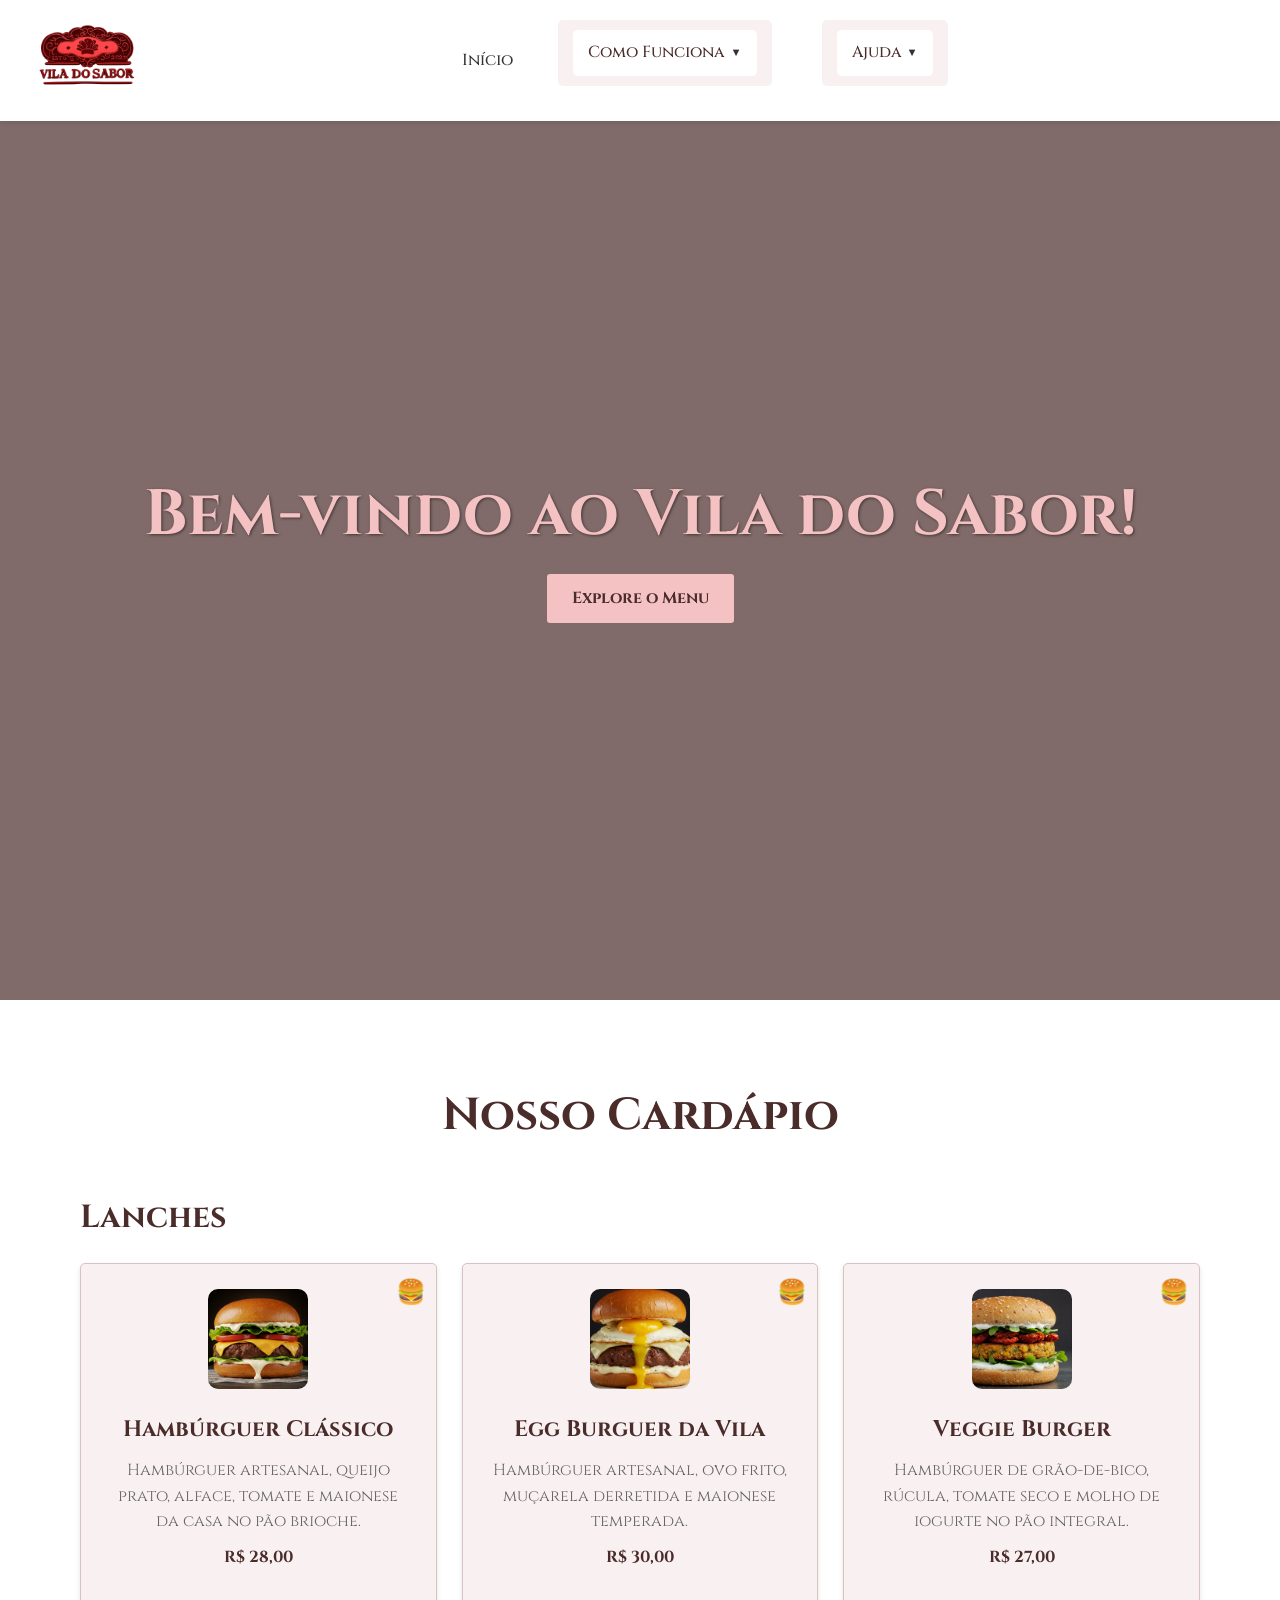
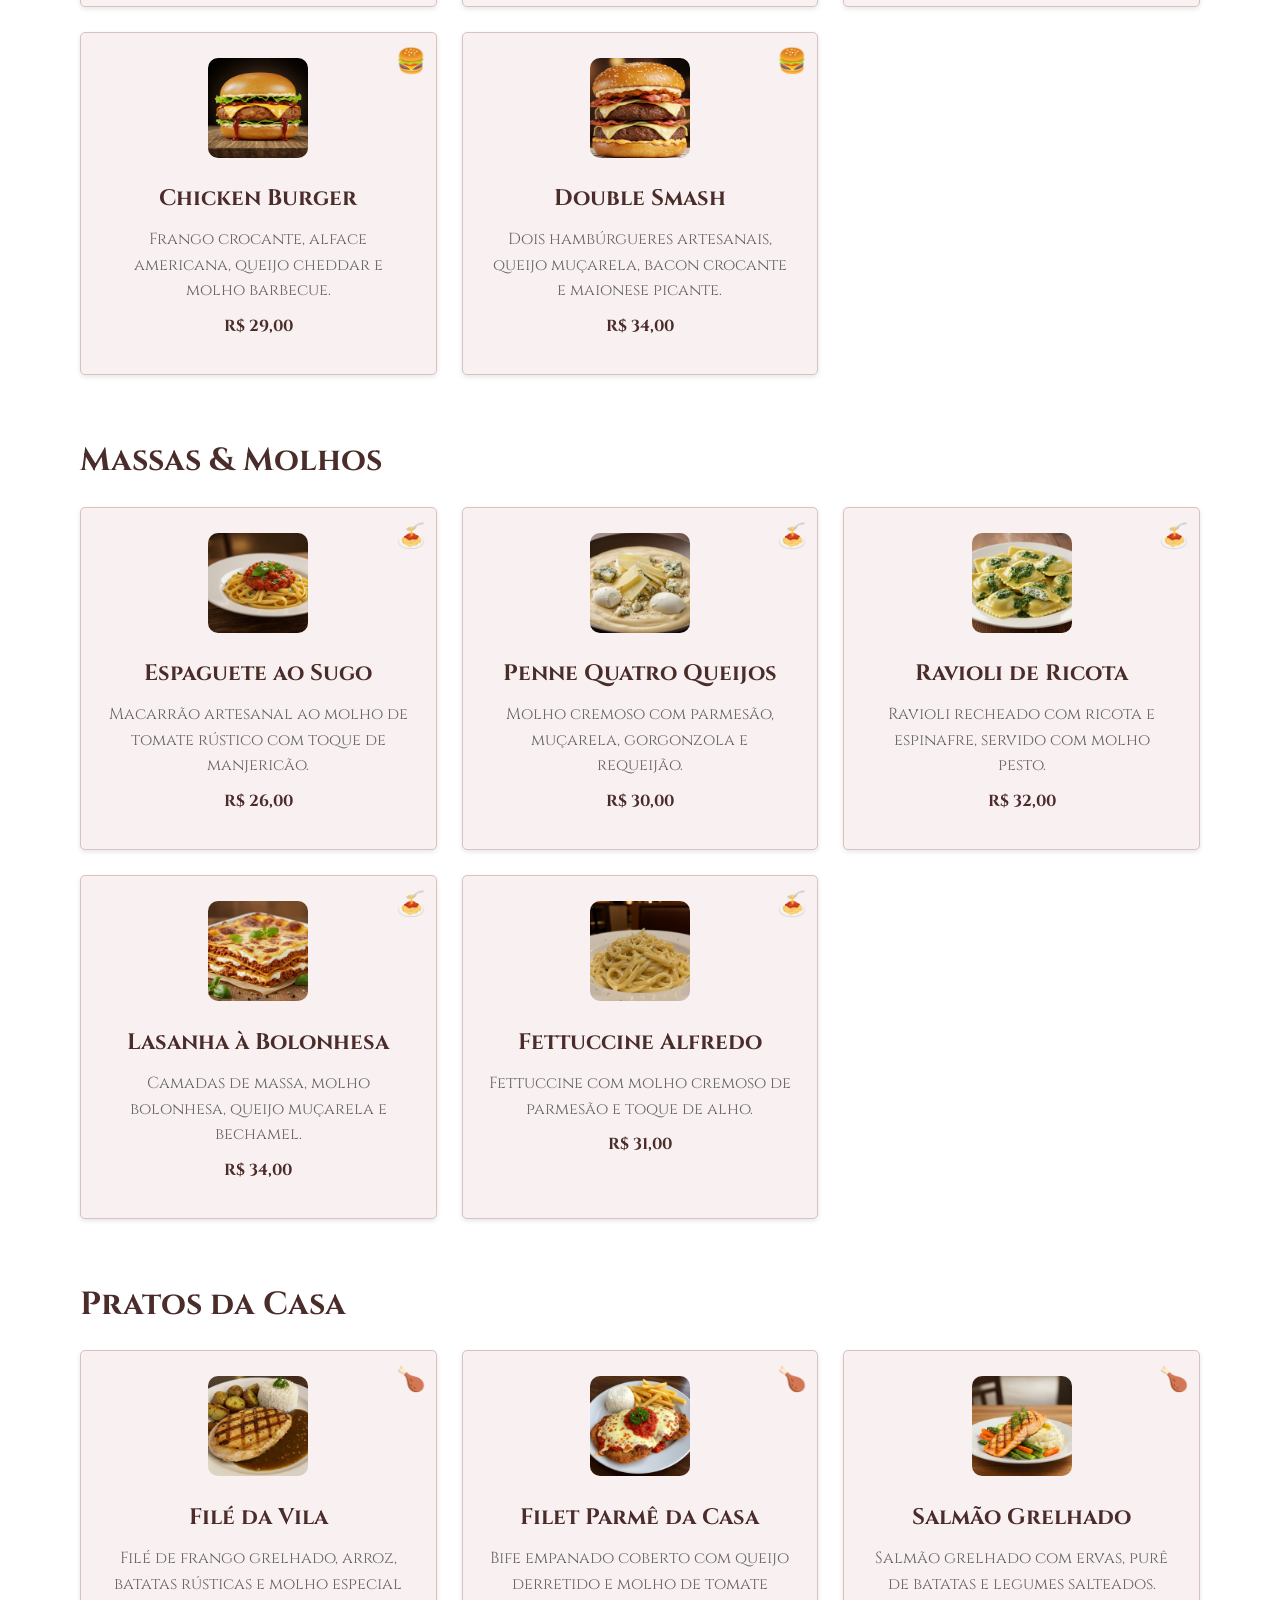
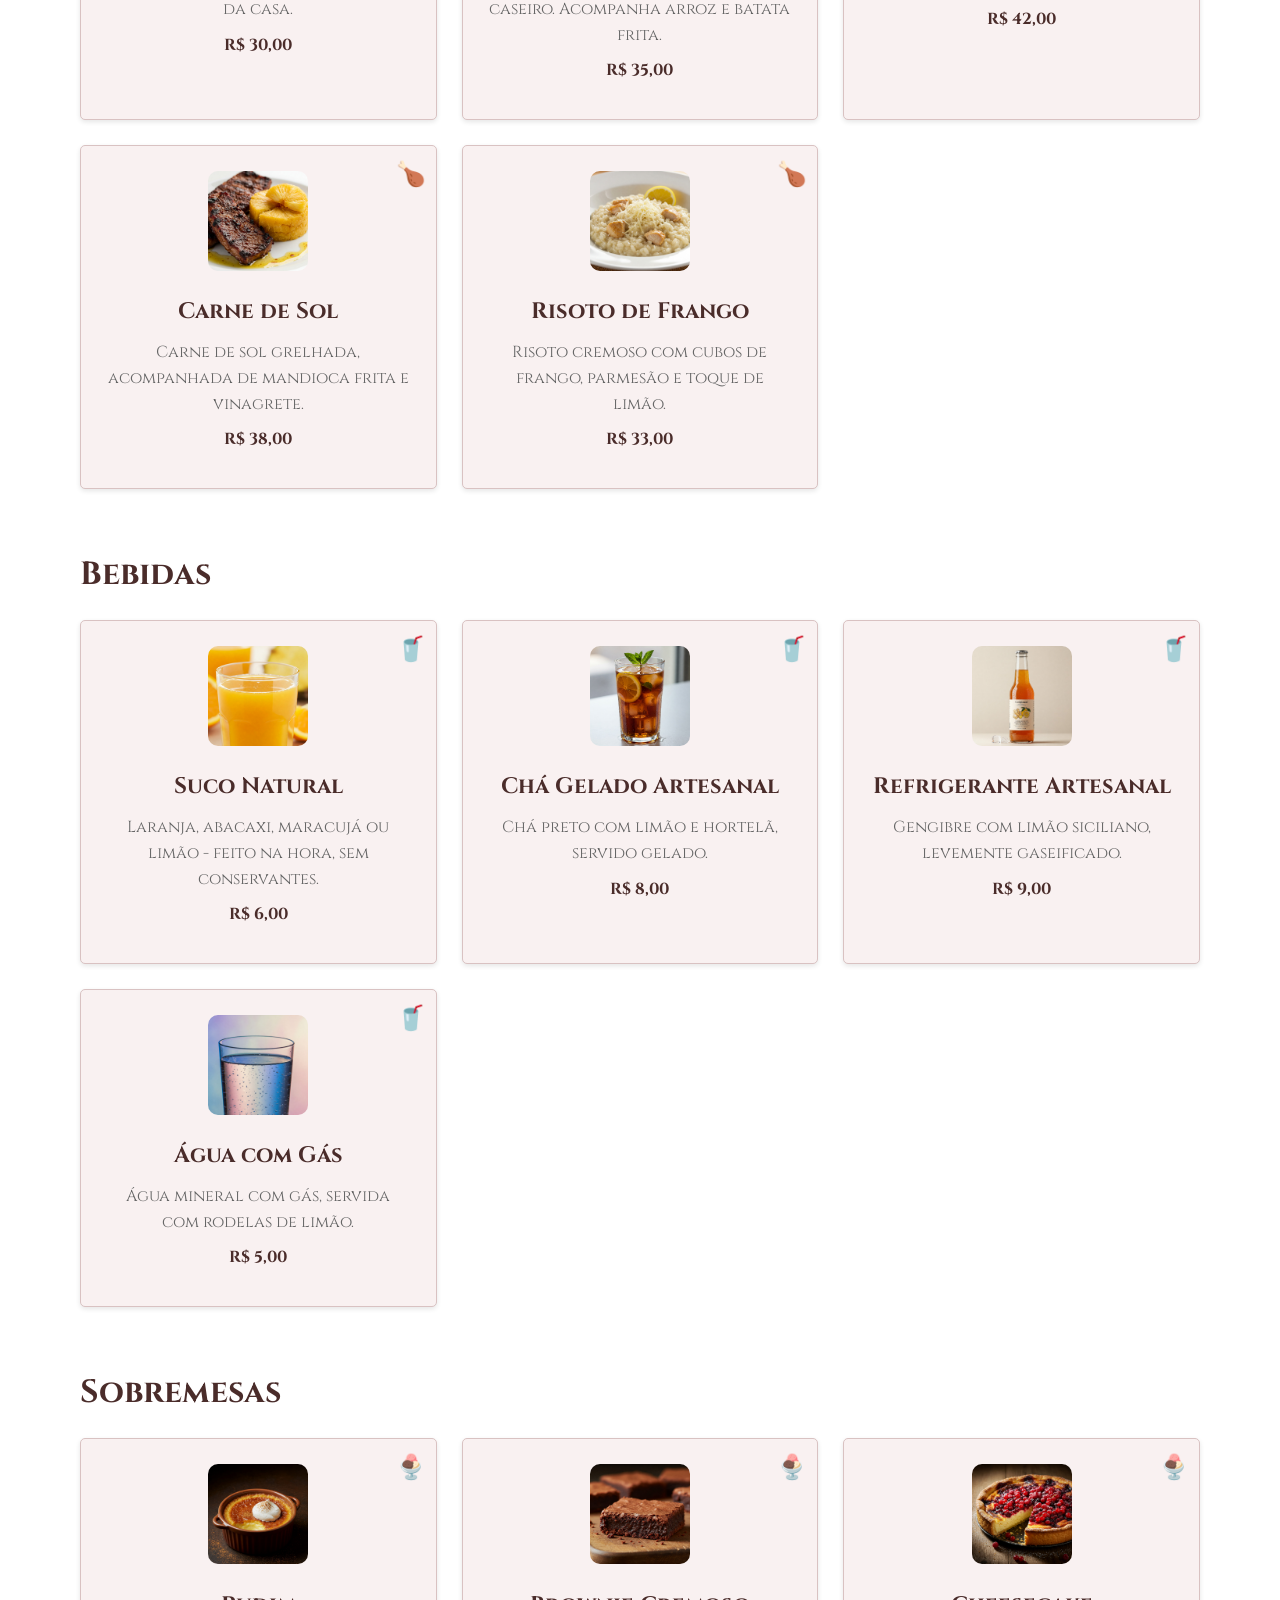
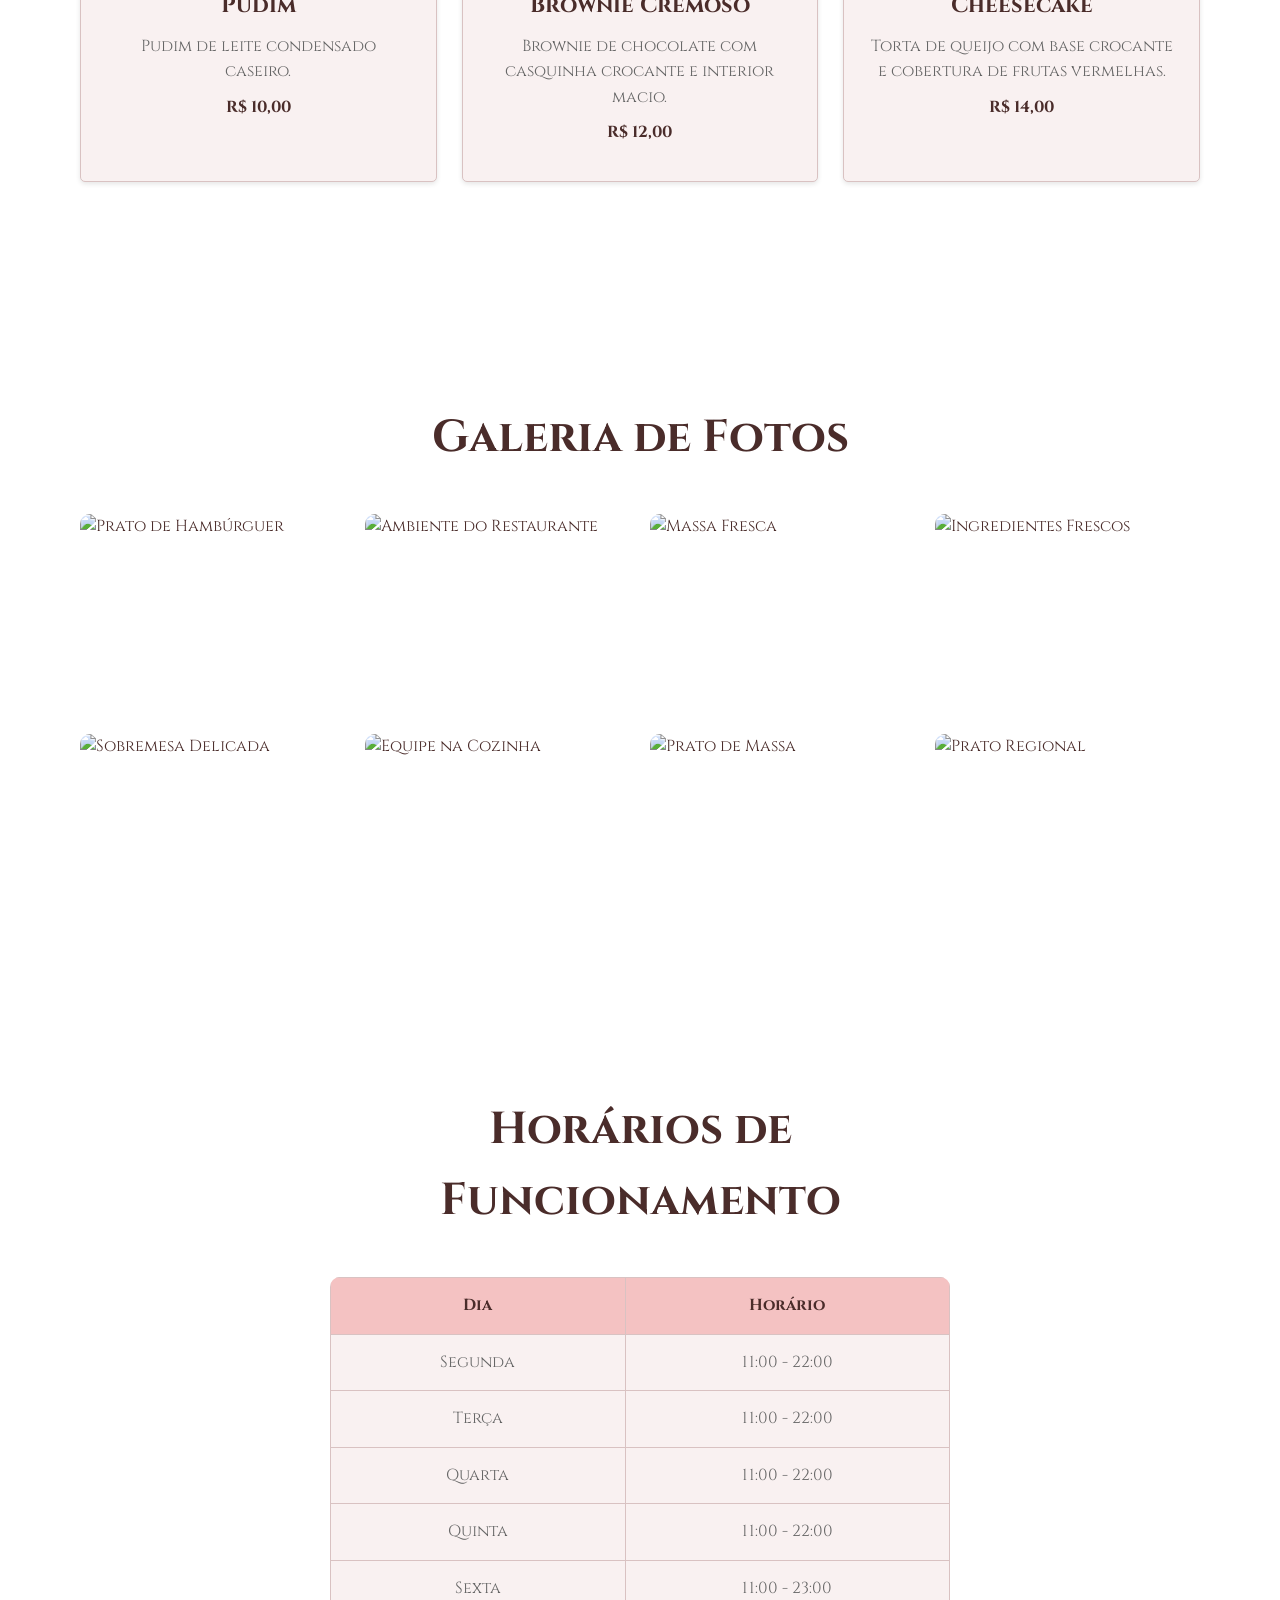
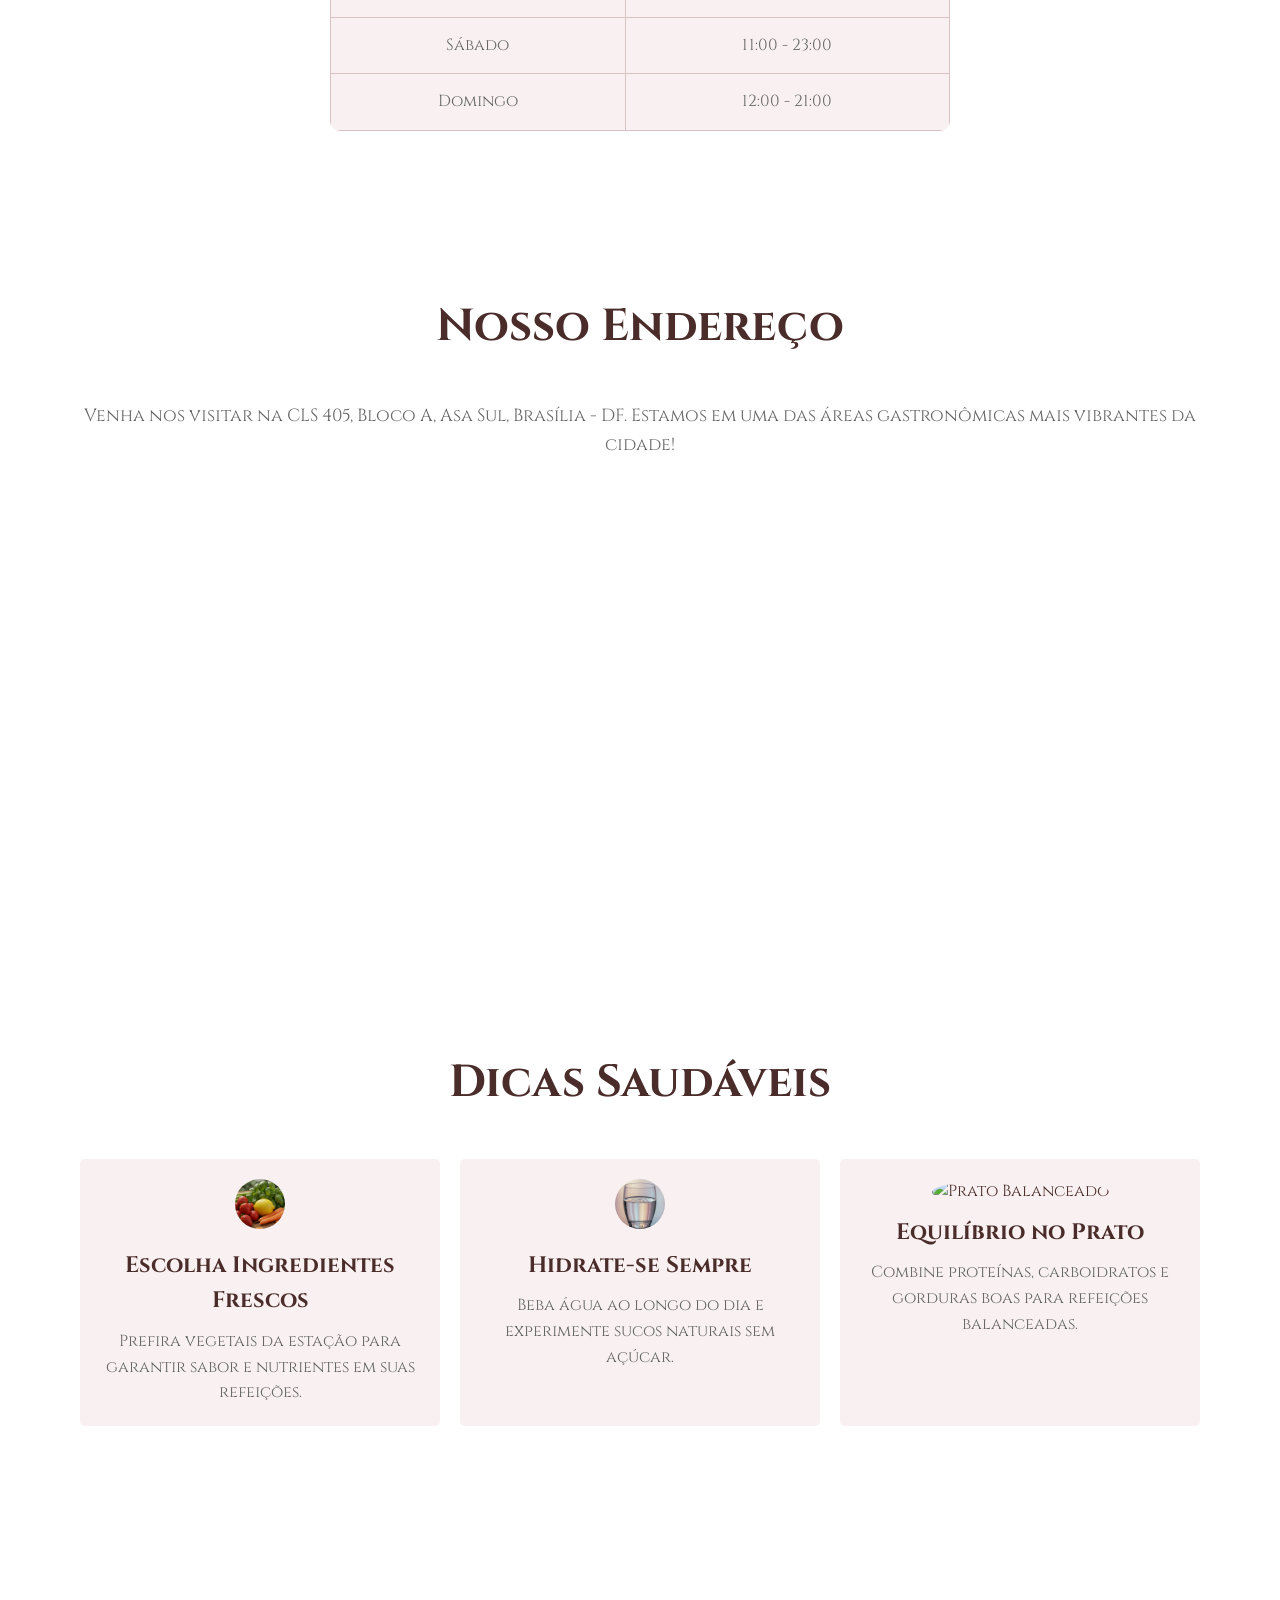
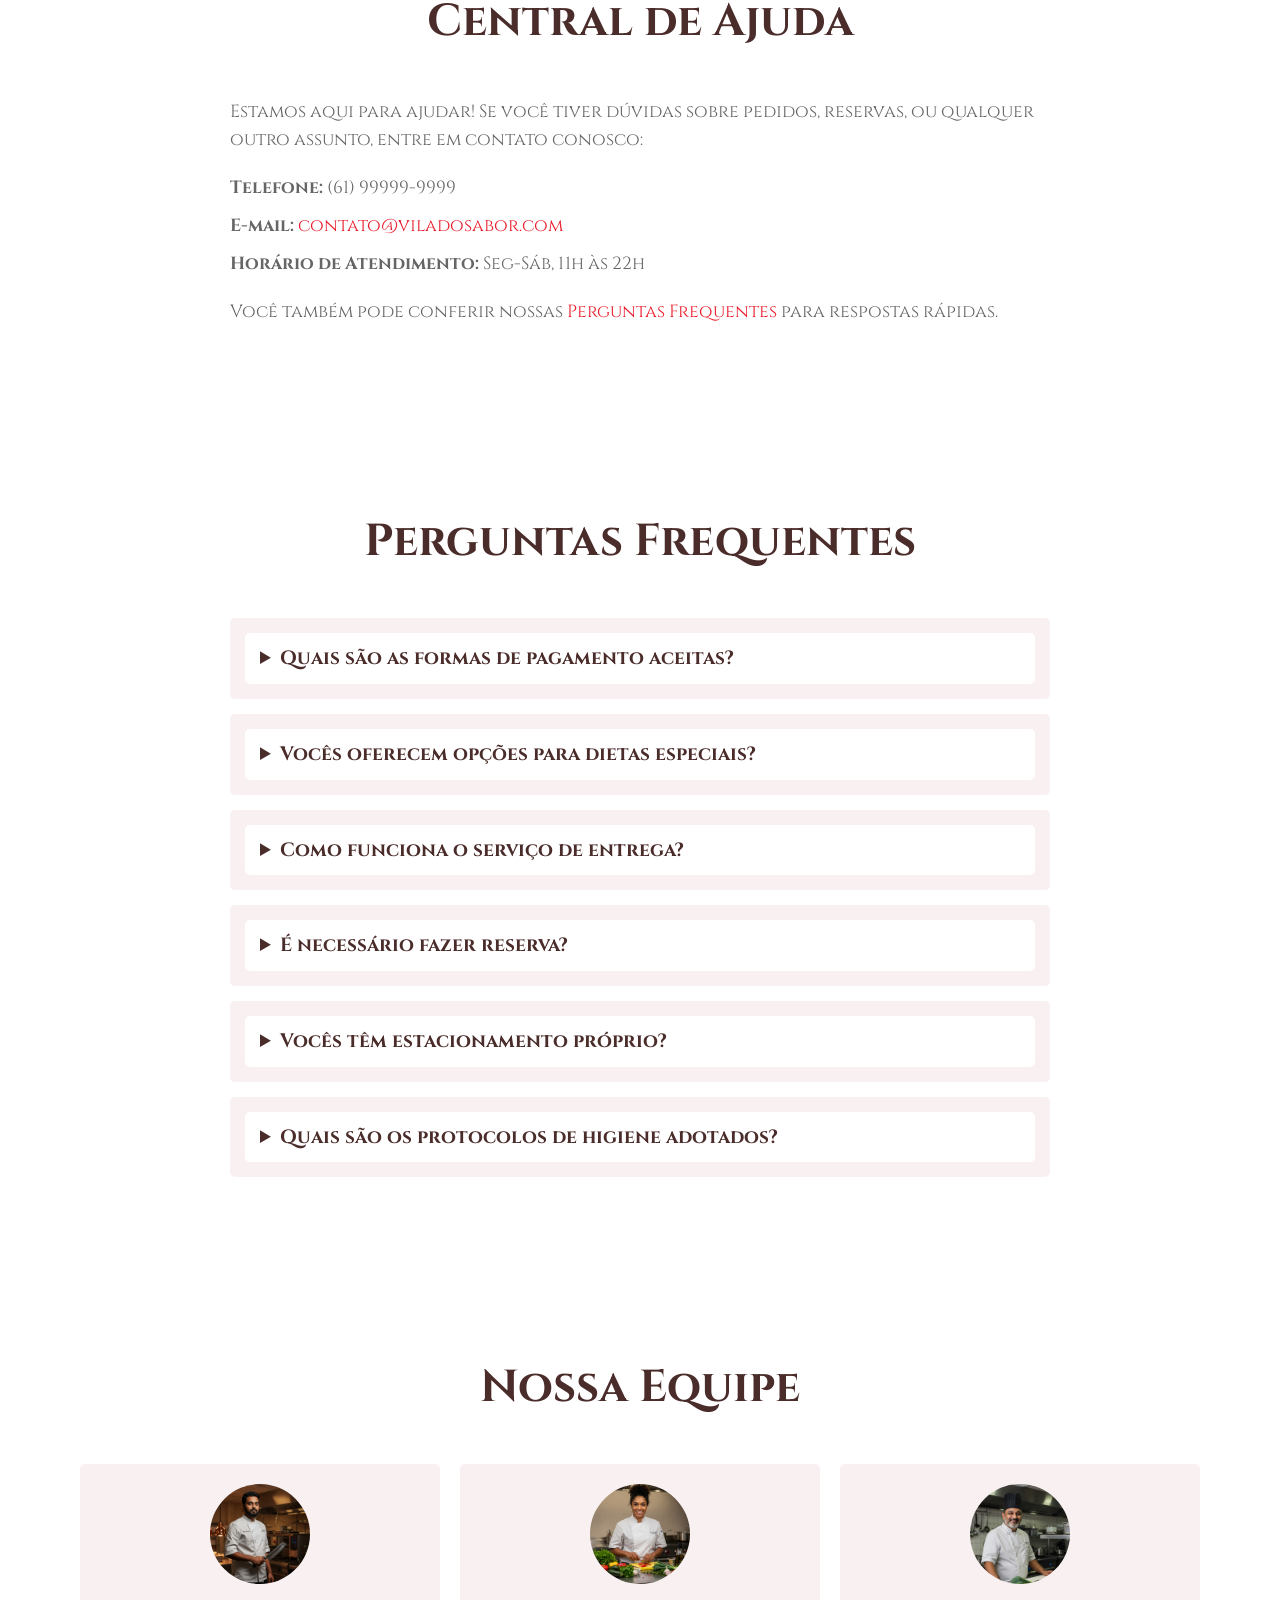
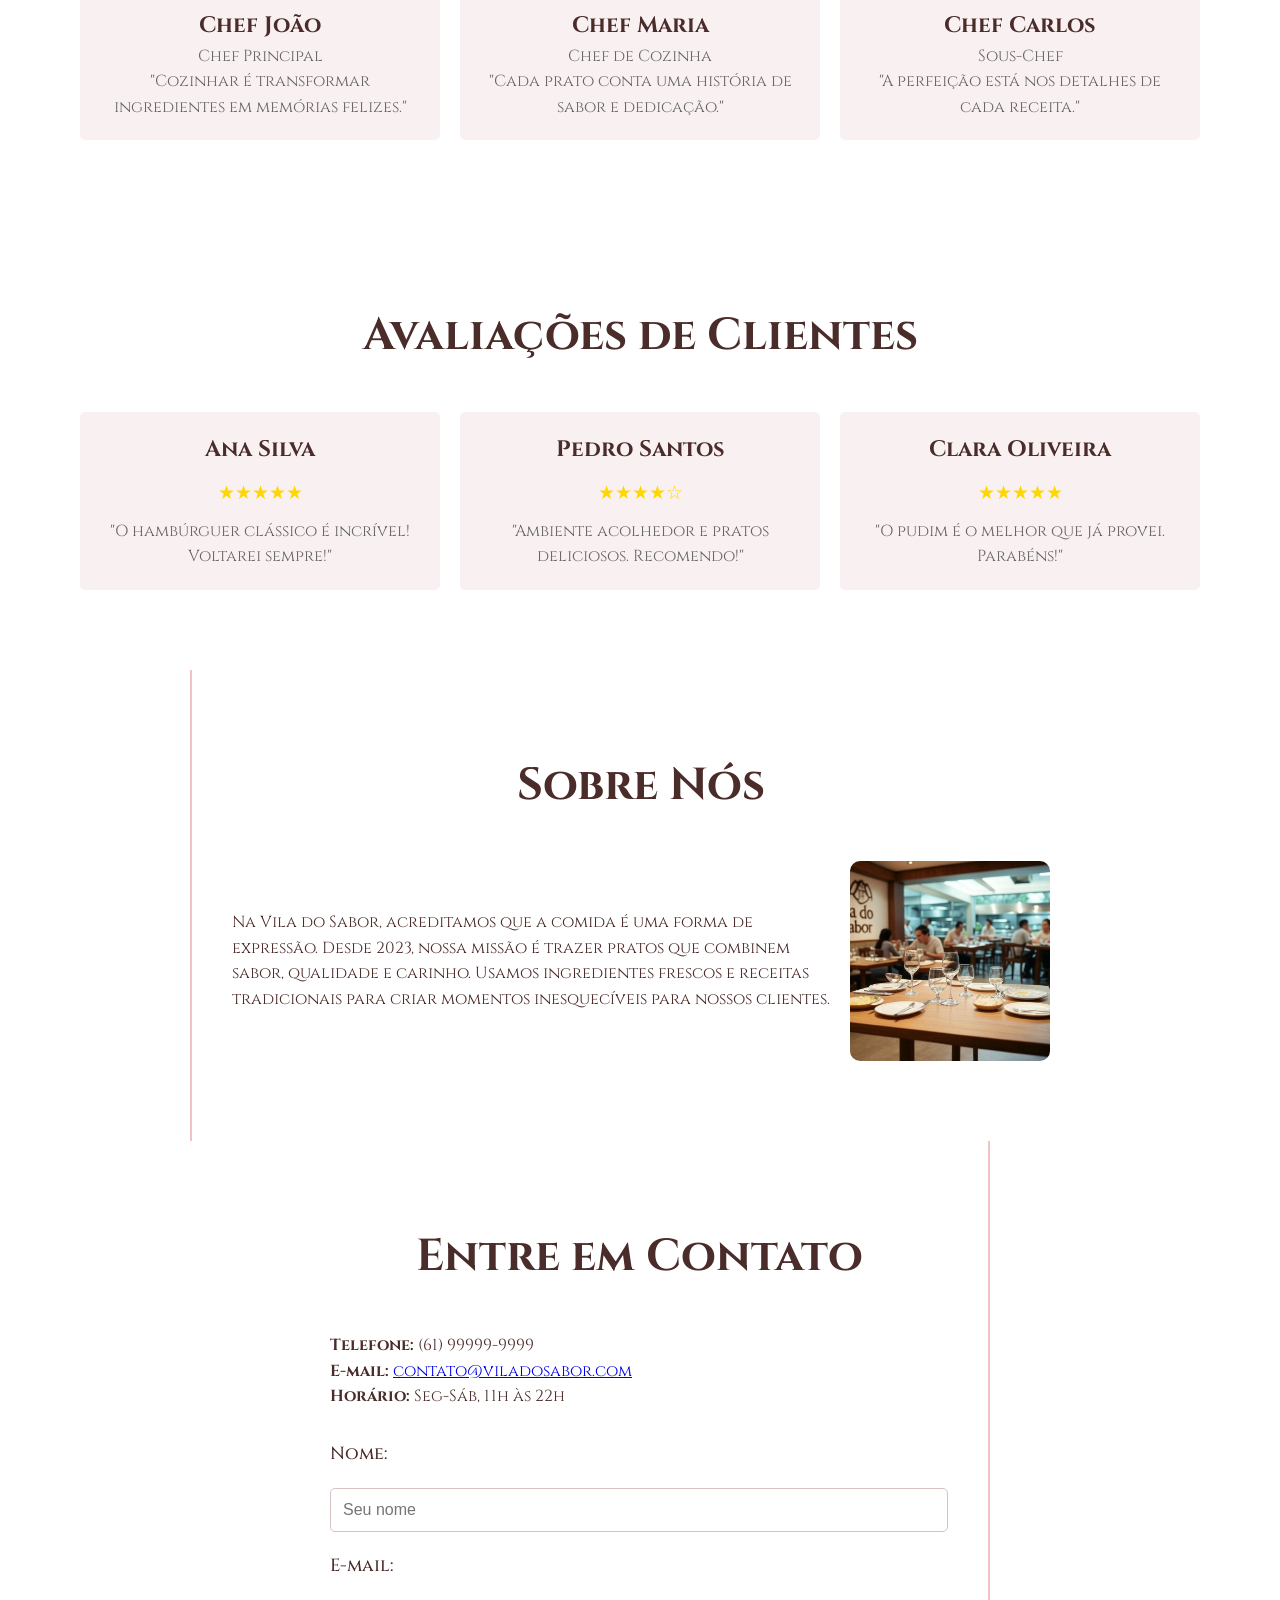
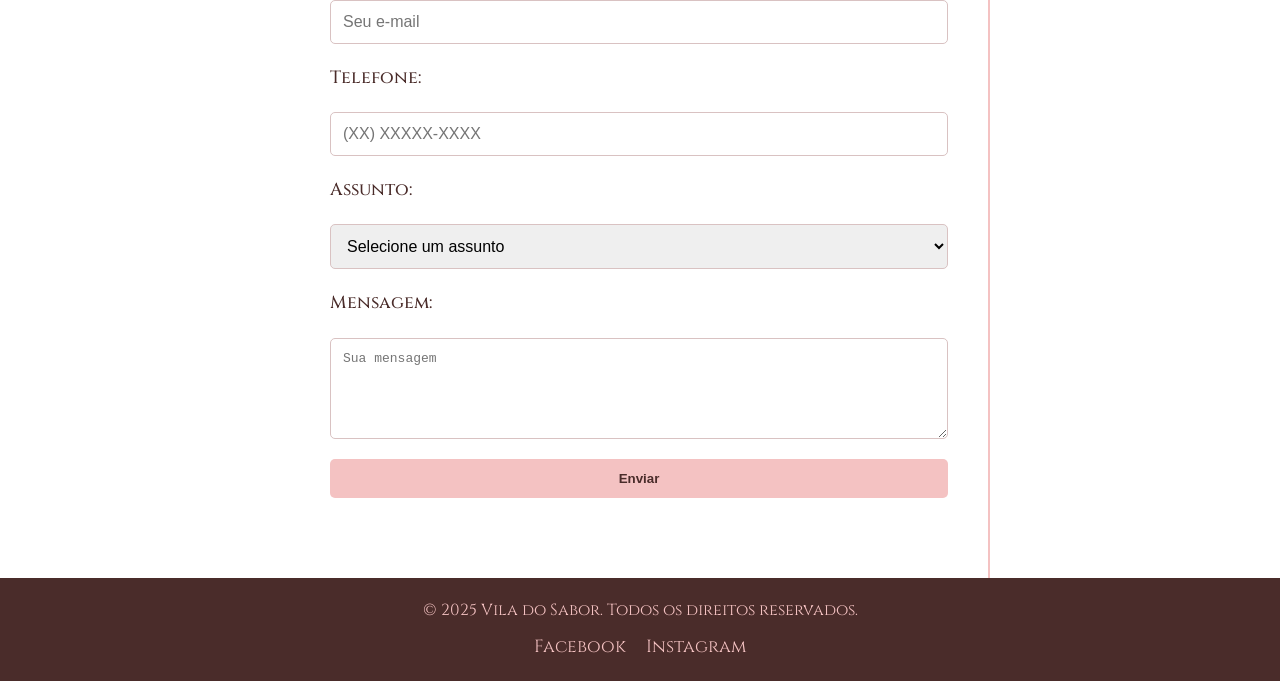
==== index.html @ 56159bc0 "Primeiro commit" ====
<!DOCTYPE html>
<html lang="pt-br">
<head>
    <meta charset="UTF-8">
    <meta name="viewport" content="width=device-width, initial-scale=1.0">
    <title>Vila do Sabor - Restaurante</title>
    <link href="https://fonts.googleapis.com/css2?family=Cinzel:wght@700&display=swap" rel="stylesheet">
    <link rel="stylesheet" href="style.css">
</head>
<body>
    <header id="header">
        <img src="./img/Logo.png" alt="Logo Vila do Sabor" class="logo">
        <nav id="nav">
            <a href="#inicio">Início</a>
            
            <details class="dropdown">
                <summary class="dropdown-toggle">Como Funciona</summary>
                <div class="dropdown-menu">
                    <a href="#sobre">Sobre</a>
                    <a href="#cardapio">Cardápio</a>
                    <a href="#galeria">Galeria</a>
                    <a href="#horarios">Horários</a>
                    <a href="#localizacao">Localização</a>
                    <a href="#dicas">Dicas Saudáveis</a>
                    <a href="#equipe">Equipe</a>
                    <a href="#avaliacoes">Avaliações</a>
                    <a href="#contato">Contato</a>
                </div>
            </details>
            
            <details class="dropdown">
                <summary class="dropdown-toggle">Ajuda</summary>
                <div class="dropdown-menu">
                    <a href="#central-ajuda">Central de Ajuda</a>
                    <a href="#faq">Perguntas Frequentes</a>
                </div>
            </details>
        </nav>
    </header>

    <main>
        <section id="inicio">
            <video autoplay loop muted playsinline class="background-video">
                <source src="./video/animação.mp4" type="video/mp4">
                Seu navegador não suporta vídeos.
            </video>
            <div class="overlay"></div>
            <h2>Bem-vindo ao Vila do Sabor!</h2>
            <a href="#cardapio" class="btn-cta">Explore o Menu</a>
        </section>

        <section id="cardapio">
            <h2>Nosso Cardápio</h2>
            <div class="categoria">
                <h3>Lanches</h3>
                <div class="itens-grid">
                    <div class="item-card">
                        <span class="categoria-icone">🍔</span>
                        <img src="./img/Hamburguer Classico.jfif" alt="Hambúrguer Clássico">
                        <h4>Hambúrguer Clássico</h4>
                        <p>Hambúrguer artesanal, queijo prato, alface, tomate e maionese da casa no pão brioche.</p>
                        <p class="preco">R$ 28,00</p>
                    </div>
                    <div class="item-card">
                        <span class="categoria-icone">🍔</span>
                        <img src="./img/Egg Burguer.jfif" alt="Egg Burguer da Vila">
                        <h4>Egg Burguer da Vila</h4>
                        <p>Hambúrguer artesanal, ovo frito, muçarela derretida e maionese temperada.</p>
                        <p class="preco">R$ 30,00</p>
                    </div>
                    <div class="item-card">
                        <span class="categoria-icone">🍔</span>
                        <img src="./img/Veggie Burguer.jfif" alt="Veggie Burger">
                        <h4>Veggie Burger</h4>
                        <p>Hambúrguer de grão-de-bico, rúcula, tomate seco e molho de iogurte no pão integral.</p>
                        <p class="preco">R$ 27,00</p>
                    </div>
                    <div class="item-card">
                        <span class="categoria-icone">🍔</span>
                        <img src="./img/Chicken Burguer.jfif" alt="Chicken Burger">
                        <h4>Chicken Burger</h4>
                        <p>Frango crocante, alface americana, queijo cheddar e molho barbecue.</p>
                        <p class="preco">R$ 29,00</p>
                    </div>
                    <div class="item-card">
                        <span class="categoria-icone">🍔</span>
                        <img src="./img/Double Smash.jfif" alt="Double Smash">
                        <h4>Double Smash</h4>
                        <p>Dois hambúrgueres artesanais, queijo muçarela, bacon crocante e maionese picante.</p>
                        <p class="preco">R$ 34,00</p>
                    </div>
                </div>
            </div>
            <div class="categoria">
                <h3>Massas & Molhos</h3>
                <div class="itens-grid">
                    <div class="item-card">
                        <span class="categoria-icone">🍝</span>
                        <img src="./img/Espaguete.jfif" alt="Espaguete ao Sugo">
                        <h4>Espaguete ao Sugo</h4>
                        <p>Macarrão artesanal ao molho de tomate rústico com toque de manjericão.</p>
                        <p class="preco">R$ 26,00</p>
                    </div>
                    <div class="item-card">
                        <span class="categoria-icone">🍝</span>
                        <img src="./img/Penne Quatro Queijos.jfif" alt="Penne Quatro Queijos">
                        <h4>Penne Quatro Queijos</h4>
                        <p>Molho cremoso com parmesão, muçarela, gorgonzola e requeijão.</p>
                        <p class="preco">R$ 30,00</p>
                    </div>
                    <div class="item-card">
                        <span class="categoria-icone">🍝</span>
                        <img src="./img/Ravióli de ricota.jfif" alt="Ravioli de Ricota">
                        <h4>Ravioli de Ricota</h4>
                        <p>Ravioli recheado com ricota e espinafre, servido com molho pesto.</p>
                        <p class="preco">R$ 32,00</p>
                    </div>
                    <div class="item-card">
                        <span class="categoria-icone">🍝</span>
                        <img src="./img/Lasanha.jfif" alt="Lasanha à Bolonhesa">
                        <h4>Lasanha à Bolonhesa</h4>
                        <p>Camadas de massa, molho bolonhesa, queijo muçarela e bechamel.</p>
                        <p class="preco">R$ 34,00</p>
                    </div>
                    <div class="item-card">
                        <span class="categoria-icone">🍝</span>
                        <img src="./img/Fettuccine Alfredo.jfif" alt="Fettuccine Alfredo">
                        <h4>Fettuccine Alfredo</h4>
                        <p>Fettuccine com molho cremoso de parmesão e toque de alho.</p>
                        <p class="preco">R$ 31,00</p>
                    </div>
                </div>
            </div>
            <div class="categoria">
                <h3>Pratos da Casa</h3>
                <div class="itens-grid">
                    <div class="item-card">
                        <span class="categoria-icone">🍗</span>
                        <img src="./img/Filé da Vila.jfif" alt="Filé da Vila">
                        <h4>Filé da Vila</h4>
                        <p>Filé de frango grelhado, arroz, batatas rústicas e molho especial da casa.</p>
                        <p class="preco">R$ 30,00</p>
                    </div>
                    <div class="item-card">
                        <span class="categoria-icone">🍗</span>
                        <img src="./img/Filet Parmê.jfif" alt="Filet Parmê da Casa">
                        <h4>Filet Parmê da Casa</h4>
                        <p>Bife empanado coberto com queijo derretido e molho de tomate caseiro. Acompanha arroz e batata frita.</p>
                        <p class="preco">R$ 35,00</p>
                    </div>
                    <div class="item-card">
                        <span class="categoria-icone">🍗</span>
                        <img src="./img/Salmão Grelhado.jfif" alt="Salmão Grelhado">
                        <h4>Salmão Grelhado</h4>
                        <p>Salmão grelhado com ervas, purê de batatas e legumes salteados.</p>
                        <p class="preco">R$ 42,00</p>
                    </div>
                    <div class="item-card">
                        <span class="categoria-icone">🍗</span>
                        <img src="./img/Carne de Sol.jfif" alt="Carne de Sol">
                        <h4>Carne de Sol</h4>
                        <p>Carne de sol grelhada, acompanhada de mandioca frita e vinagrete.</p>
                        <p class="preco">R$ 38,00</p>
                    </div>
                    <div class="item-card">
                        <span class="categoria-icone">🍗</span>
                        <img src="./img/Risoto.jfif" alt="Risoto de Frango">
                        <h4>Risoto de Frango</h4>
                        <p>Risoto cremoso com cubos de frango, parmesão e toque de limão.</p>
                        <p class="preco">R$ 33,00</p>
                    </div>
                </div>
            </div>
            <div class="categoria">
                <h3>Bebidas</h3>
                <div class="itens-grid">
                    <div class="item-card">
                        <span class="categoria-icone">🥤</span>
                        <img src="./img/Suco Natural.jfif" alt="Suco Natural">
                        <h4>Suco Natural</h4>
                        <p>Laranja, abacaxi, maracujá ou limão - feito na hora, sem conservantes.</p>
                        <p class="preco">R$ 6,00</p>
                    </div>
                    <div class="item-card">
                        <span class="categoria-icone">🥤</span>
                        <img src="./img/Chá Gelado.jfif" alt="Chá Gelado Artesanal">
                        <h4>Chá Gelado Artesanal</h4>
                        <p>Chá preto com limão e hortelã, servido gelado.</p>
                        <p class="preco">R$ 8,00</p>
                    </div>
                    <div class="item-card">
                        <span class="categoria-icone">🥤</span>
                        <img src="./img/Refrigerante artesanal.jfif" alt="Refrigerante Artesanal">
                        <h4>Refrigerante Artesanal</h4>
                        <p>Gengibre com limão siciliano, levemente gaseificado.</p>
                        <p class="preco">R$ 9,00</p>
                    </div>
                    <div class="item-card">
                        <span class="categoria-icone">🥤</span>
                        <img src="./img/água com gás.jfif" alt="Água com Gás">
                        <h4>Água com Gás</h4>
                        <p>Água mineral com gás, servida com rodelas de limão.</p>
                        <p class="preco">R$ 5,00</p>
                    </div>
                </div>
            </div>
            <div class="categoria">
                <h3>Sobremesas</h3>
                <div class="itens-grid">
                    <div class="item-card">
                        <span class="categoria-icone">🍨</span>
                        <img src="./img/Pudim.jfif" alt="Pudim">
                        <h4>Pudim</h4>
                        <p>Pudim de leite condensado caseiro.</p>
                        <p class="preco">R$ 10,00</p>
                    </div>
                    <div class="item-card">
                        <span class="categoria-icone">🍨</span>
                        <img src="./img/Brownie.jfif" alt="Brownie Cremoso">
                        <h4>Brownie Cremoso</h4>
                        <p>Brownie de chocolate com casquinha crocante e interior macio.</p>
                        <p class="preco">R$ 12,00</p>
                    </div>
                    <div class="item-card">
                        <span class="categoria-icone">🍨</span>
                        <img src="./img/torta.jfif" alt="Cheesecake">
                        <h4>Cheesecake</h4>
                        <p>Torta de queijo com base crocante e cobertura de frutas vermelhas.</p>
                        <p class="preco">R$ 14,00</p>
                    </div>
                </div>
            </div>
        </section>

        <section id="galeria">
            <h2>Galeria de Fotos</h2>
            <div class="galeria-grid">
                <img src="https://images.pexels.com/photos/70497/pexels-photo-70497.jpeg" alt="Prato de Hambúrguer">
                <img src="https://images.pexels.com/photos/1410235/pexels-photo-1410235.jpeg" alt="Ambiente do Restaurante">
                <img src="https://images.pexels.com/photos/1279330/pexels-photo-1279330.jpeg" alt="Massa Fresca">
                <img src="https://images.pexels.com/photos/1437267/pexels-photo-1437267.jpeg" alt="Ingredientes Frescos">
                <img src="https://images.pexels.com/photos/1633525/pexels-photo-1633525.jpeg" alt="Sobremesa Delicada">
                <img src="https://images.pexels.com/photos/262047/pexels-photo-262047.jpeg" alt="Equipe na Cozinha">
                <img src="https://images.pexels.com/photos/725991/pexels-photo-725991.jpeg" alt="Prato de Massa">
                <img src="https://images.pexels.com/photos/769289/pexels-photo-769289.jpeg" alt="Prato Regional">
            </div>
        </section>

        <section id="horarios">
            <h2>Horários de Funcionamento</h2>
            <table class="horarios-table">
                <thead>
                    <tr>
                        <th>Dia</th>
                        <th>Horário</th>
                    </tr>
                </thead>
                <tbody>
                    <tr>
                        <td>Segunda</td>
                        <td>11:00 - 22:00</td>
                    </tr>
                    <tr>
                        <td>Terça</td>
                        <td>11:00 - 22:00</td>
                    </tr>
                    <tr>
                        <td>Quarta</td>
                        <td>11:00 - 22:00</td>
                    </tr>
                    <tr>
                        <td>Quinta</td>
                        <td>11:00 - 22:00</td>
                    </tr>
                    <tr>
                        <td>Sexta</td>
                        <td>11:00 - 23:00</td>
                    </tr>
                    <tr>
                        <td>Sábado</td>
                        <td>11:00 - 23:00</td>
                    </tr>
                    <tr>
                        <td>Domingo</td>
                        <td>12:00 - 21:00</td>
                    </tr>
                </tbody>
            </table>
        </section>

        <section id="localizacao">
            <h2>Nosso Endereço</h2>
            <p>Venha nos visitar na CLS 405, Bloco A, Asa Sul, Brasília - DF. Estamos em uma das áreas gastronômicas mais vibrantes da cidade!</p>
            <iframe src="https://www.google.com/maps/embed?pb=!1m18!1m12!1m3!1d3839.123456789!2d-47.893123456789!3d-15.795123456789!2m3!1f0!2f0!3f0!3m2!1i1024!2i768!4f13.1!3m3!1m2!1s0x935a3b7c7c6b!2sAsa%20Sul%2C%20Bras%C3%ADlia%20-%20DF!5e0!3m2!1spt-BR!2sbr!4v1698765432100!5m2!1spt-BR!2sbr" width="100%" height="400" style="border:0;" allowfullscreen="" loading="lazy"></iframe>
        </section>

        <section id="dicas">
            <h2>Dicas Saudáveis</h2>
            <div class="dicas-grid">
                <div class="dica">
                    <img src="./img/ingredientes frescos.jfif" alt="Vegetais Frescos" class="icone">
                    <h4>Escolha Ingredientes Frescos</h4>
                    <p>Prefira vegetais da estação para garantir sabor e nutrientes em suas refeições.</p>
                </div>
                <div class="dica">
                    <img src="./img/idratesse.jfif" alt="Água" class="icone">
                    <h4>Hidrate-se Sempre</h4>
                    <p>Beba água ao longo do dia e experimente sucos naturais sem açúcar.</p>
                </div>
                <div class="dica">
                    <img src="https://images.pexels.com/photos/699953/pexels-photo-699953.jpeg" alt="Prato Balanceado" class="icone">
                    <h4>Equilíbrio no Prato</h4>
                    <p>Combine proteínas, carboidratos e gorduras boas para refeições balanceadas.</p>
                </div>
            </div>
        </section>

        <section id="central-ajuda">
            <h2>Central de Ajuda</h2>
            <p>Estamos aqui para ajudar! Se você tiver dúvidas sobre pedidos, reservas, ou qualquer outro assunto, entre em contato conosco:</p>
            <ul>
                <li><strong>Telefone:</strong> (61) 99999-9999</li>
                <li><strong>E-mail:</strong> <a href="mailto:contato@viladosabor.com">contato@viladosabor.com</a></li>
                <li><strong>Horário de Atendimento:</strong> Seg-Sáb, 11h às 22h</li>
            </ul>
            <p>Você também pode conferir nossas <a href="#faq">Perguntas Frequentes</a> para respostas rápidas.</p>
        </section>

        <section id="faq">
            <h2>Perguntas Frequentes</h2>
            <details>
                <summary>Quais são as formas de pagamento aceitas?</summary>
                <p>Aceitamos cartões de crédito e débito (Visa, Mastercard, Elo), PIX, e dinheiro. Não aceitamos cheques.</p>
            </details>
            <details>
                <summary>Vocês oferecem opções para dietas especiais?</summary>
                <p>Sim, temos pratos vegetarianos, veganos, sem glúten e sem lactose. Consulte nosso cardápio ou fale com nossa equipe.</p>
            </details>
            <details>
                <summary>Como funciona o serviço de entrega?</summary>
                <p>Realizamos entregas em um raio de 5 km via aplicativo ou site, com taxa de entrega a partir de R$ 5,00, dependendo da distância.</p>
            </details>
            <details>
                <summary>É necessário fazer reserva?</summary>
                <p>Reservas são recomendadas para grupos acima de 6 pessoas ou em dias de grande movimento. Ligue para (61) 99999-9999.</p>
            </details>
            <details>
                <summary>Vocês têm estacionamento próprio?</summary>
                <p>Sim, oferecemos estacionamento gratuito para clientes no local, sujeito à disponibilidade de vagas.</p>
            </details>
            <details>
                <summary>Quais são os protocolos de higiene adotados?</summary>
                <p>Seguimos rigorosos protocolos de limpeza, com sanitização diária, uso de máscaras pela equipe e álcool em gel disponível.</p>
            </details>
        </section>

        <section id="equipe">
            <h2>Nossa Equipe</h2>
            <div class="equipe-grid">
                <div class="perfil">
                    <img src="./img/chef joão.jfif" alt="Chef João">
                    <h4>Chef João</h4>
                    <p>Chef Principal</p>
                    <p>"Cozinhar é transformar ingredientes em memórias felizes."</p>
                </div>
                <div class="perfil">
                    <img src="./img/chef maria.jfif" alt="Chef Maria">
                    <h4>Chef Maria</h4>
                    <p>Chef de Cozinha</p>
                    <p>"Cada prato conta uma história de sabor e dedicação."</p>
                </div>
                <div class="perfil">
                    <img src="./img/chef carlos.jfif" alt="Chef Carlos">
                    <h4>Chef Carlos</h4>
                    <p>Sous-Chef</p>
                    <p>"A perfeição está nos detalhes de cada receita."</p>
                </div>
            </div>
        </section>

        <section id="avaliacoes">
            <h2>Avaliações de Clientes</h2>
            <div class="avaliacoes-grid">
                <div class="avaliacao">
                    <h4>Ana Silva</h4>
                    <p class="estrelas">★★★★★</p>
                    <p>"O hambúrguer clássico é incrível! Voltarei sempre!"</p>
                </div>
                <div class="avaliacao">
                    <h4>Pedro Santos</h4>
                    <p class="estrelas">★★★★☆</p>
                    <p>"Ambiente acolhedor e pratos deliciosos. Recomendo!"</p>
                </div>
                <div class="avaliacao">
                    <h4>Clara Oliveira</h4>
                    <p class="estrelas">★★★★★</p>
                    <p>"O pudim é o melhor que já provei. Parabéns!"</p>
                </div>
            </div>
        </section>

        <section id="sobre">
            <h2>Sobre Nós</h2>
            <div class="sobre-content">
                <p>Na Vila do Sabor, acreditamos que a comida é uma forma de expressão. Desde 2023, nossa missão é trazer pratos que combinem sabor, qualidade e carinho. Usamos ingredientes frescos e receitas tradicionais para criar momentos inesquecíveis para nossos clientes.</p>
                <img src="./img/Sobre.jpg" alt="Imagem Sobre" class="sobre-image">
            </div>
        </section>

        <section id="contato">
            <h2>Entre em Contato</h2>
            <div class="info">
                <p><strong>Telefone:</strong> (61) 99999-9999</p>
                <p><strong>E-mail:</strong> <a href="mailto:contato@viladosabor.com">contato@viladosabor.com</a></p>
                <p><strong>Horário:</strong> Seg-Sáb, 11h às 22h</p>
            </div>
            <form>
                <label for="nome">Nome:</label>
                <input type="text" id="nome" placeholder="Seu nome" required>
                <label for="email">E-mail:</label>
                <input type="email" id="email" placeholder="Seu e-mail" required>
                <label for="telefone">Telefone:</label>
                <input type="tel" id="telefone" placeholder="(XX) XXXXX-XXXX" pattern="[0-9]{10,11}" required>
                <label for="assunto">Assunto:</label>
                <select id="assunto" required>
                    <option value="" disabled selected>Selecione um assunto</option>
                    <option value="reserva">Reserva</option>
                    <option value="feedback">Feedback</option>
                    <option value="outro">Outro</option>
                </select>
                <label for="mensagem">Mensagem:</label>
                <textarea id="mensagem" placeholder="Sua mensagem" rows="5" required></textarea>
                <button type="submit">Enviar</button>
            </form>
        </section>
    </main>

    <footer id="footer">
        <p>© 2025 Vila do Sabor. Todos os direitos reservados.</p>
        <div class="social-links">
            <a href="#">Facebook</a>
            <a href="#">Instagram</a>
        </div>
    </footer>
<script data-cfasync="false" src="/cdn-cgi/scripts/5c5dd728/cloudflare-static/email-decode.min.js"></script><script>(function(){function c(){var b=a.contentDocument||a.contentWindow.document;if(b){var d=b.createElement('script');d.innerHTML="window.__CF$cv$params={r:'93c8dc11dea7b077',t:'MTc0NjcwNjI4Ni4wMDAwMDA='};var a=document.createElement('script');a.nonce='';a.src='/cdn-cgi/challenge-platform/scripts/jsd/main.js';document.getElementsByTagName('head')[0].appendChild(a);";b.getElementsByTagName('head')[0].appendChild(d)}}if(document.body){var a=document.createElement('iframe');a.height=1;a.width=1;a.style.position='absolute';a.style.top=0;a.style.left=0;a.style.border='none';a.style.visibility='hidden';document.body.appendChild(a);if('loading'!==document.readyState)c();else if(window.addEventListener)document.addEventListener('DOMContentLoaded',c);else{var e=document.onreadystatechange||function(){};document.onreadystatechange=function(b){e(b);'loading'!==document.readyState&&(document.onreadystatechange=e,c())}}}})();</script></body>
</html>
---- style.css ----
* {
    margin: 0;
    padding: 0;
    box-sizing: border-box;
}

body {
    font-family: 'Cinzel', sans-serif;
    line-height: 1.6;
    color: #4A2C2A;
    background-color: #FFFFFF;
    overflow-x: hidden;
}

/* Ajuste do cabeçalho */
#header {
    background-color: white;
    padding: 10px 20px;
    display: flex;
    align-items: center;
    justify-content: center; /* Centraliza o conteúdo horizontalmente */
    position: fixed;
    width: 100%;
    top: 0;
    z-index: 1000;
    box-shadow: 0 2px 5px rgba(0, 0, 0, 0.1);
}

.logo {
    height: 90px; /* Increased from 40px to 90px */
    border-radius: 10px;
}

/* Ajuste da barra de navegação */
#nav {
    display: flex; /* Alinha os itens em linha */
    gap: 30px; /* Espaçamento entre os itens */
    align-items: center; /* Centraliza verticalmente */
    justify-content: center; /* Centraliza horizontalmente */
    position: relative;
    padding: 10px 0; /* Adiciona espaçamento interno */
    flex-grow: 1; /* Faz o nav ocupar o espaço disponível */
}

/* Ajuste dos links */
#nav a, .dropdown {
    display: inline-block; /* Garante que os links e dropdowns fiquem em linha */
    text-align: center; /* Centraliza o texto */
    padding: 10px 15px; /* Adiciona espaçamento interno */
    text-decoration: none; /* Remove o sublinhado */
    color: #333; /* Cor do texto */
    font-weight: 500; /* Peso da fonte */
    border-radius: 5px; /* Bordas arredondadas */
    transition: background-color 0.3s, color 0.3s; /* Animação suave */
}

/* Ajuste para hover */
#nav a:hover, .dropdown:hover > a {
    background-color: #F4C2C2; /* Cor de fundo ao passar o mouse */
    color: #4A2C2A; /* Cor do texto ao passar o mouse */
}

/* Dropdown */
.dropdown {
    position: relative;
    display: inline-block;
    margin-right: 20px;
}

/* Estilo para o dropdown */
.dropdown summary {
    cursor: pointer;
    list-style: none;
    font-weight: 500;
    padding: 10px 15px;
    border-radius: 5px;
    background-color: #fff; /* Cor de fundo padrão */
    color: #4A2C2A; /* Cor do texto */
    transition: background-color 0.3s ease, color 0.3s ease;
    border: none; /* Remove o contorno branco */
}

.dropdown summary:hover {
    background-color: #E8AFAF; /* Cor de fundo mais suave no hover */
    color: #4A2C2A; /* Mantém a cor do texto */
}

.dropdown-menu {
    padding: 10px 0;
    background-color: #fff;
    box-shadow: 0 4px 8px rgba(0, 0, 0, 0.1); /* Sombra para destacar o menu */
    border-radius: 5px;
    margin-top: 10px;
}

.dropdown-menu a {
    display: block;
    padding: 10px 15px;
    color: #333;
    text-decoration: none;
    font-size: 0.9em;
    transition: background-color 0.3s ease, color 0.3s ease;
    border-bottom: 1px solid #fff; /* Linha separadora entre os itens */
}

.dropdown-menu a:last-child {
    border-bottom: none; /* Remove a linha do último item */
}

.dropdown-menu a:hover {
    background-color: #F4C2C2; /* Cor de fundo mais suave no hover */
    color: #4A2C2A; /* Cor do texto no hover */
}



/* Remove o fundo branco do <summary> e ajusta para combinar com a barra de navegação */
details summary {
    background-color: #fff; /* Mesma cor da barra de navegação */
    color: #4A2C2A; /* Cor do texto */
    border: none; /* Remove bordas padrão */
    padding: 10px 15px; /* Adiciona espaçamento interno */
    border-radius: 5px; /* Bordas arredondadas */
    cursor: pointer; /* Mostra o cursor de clique */
    transition: background-color 0.3s ease, color 0.3s ease;
}

/* Estilo ao passar o mouse no <summary> */
details summary:hover {
    background-color: #E8AFAF; /* Cor mais suave no hover */
    color: #4A2C2A; /* Mantém a cor do texto */
}

/* Remove o estilo padrão do <details> quando está aberto */
details[open] summary {
    background-color: #E8AFAF; /* Cor ao abrir o menu */
    color: #4A2C2A;
}

/* Ajusta o menu dropdown */
details .dropdown-menu {
    background-color: #fff; /* Mesma cor da barra de navegação */
    padding: 10px 0; /* Espaçamento interno */
    margin-top: 10px; /* Espaçamento entre o botão e o menu */
    box-shadow: none; /* Remove a sombra */
    border-radius: 5px; /* Bordas arredondadas */
}

/* Estilo dos links dentro do menu */
details .dropdown-menu a {
    display: block;
    padding: 10px 15px;
    color: #4A2C2A; /* Cor do texto */
    text-decoration: none;
    font-size: 0.9em;
    transition: background-color 0.3s ease, color 0.3s ease;
}

/* Hover nos links do menu */
details .dropdown-menu a:hover {
    background-color: #E8AFAF; /* Cor mais suave no hover */
    color: #4A2C2A; /* Cor do texto no hover */
}

.dropdown-toggle {
    color: #333;
    text-decoration: none;
    font-size: 1em;
    font-weight: 500;
    padding: 8px 12px;
    border-radius: 5px;
    transition: color 0.3s, background-color 0.3s;
    position: relative;
}

.dropdown-toggle::after {
    content: "▼";
    font-size: 0.7em;
    margin-left: 5px;
    vertical-align: middle;
    color: #333;
    transition: color 0.3s;
}

.dropdown-toggle:hover {
    color: #EA1D2C;
    background-color: #F4F4F4;
}

.dropdown-toggle:hover::after {
    color: #EA1D2C;
}

/* Ajuste do conteúdo principal */
main {
    margin-top: 60px;
}

#inicio {
    position: relative;
    height: 100vh;
    display: flex;
    flex-direction: column;
    align-items: center;
    justify-content: center;
    text-align: center;
    color: #F4C2C2;
    overflow: hidden;
    margin-top: 100px;
}

.background-video {
    position: absolute;
    top: 0;
    left: 0;
    width: 100%;
    height: 100%;
    object-fit: cover;
    z-index: 1;
}

.overlay {
    position: absolute;
    top: 0;
    left: 0;
    width: 100%;
    height: 100%;
    background: linear-gradient(rgba(74, 44, 42, 0.7), rgba(74, 44, 42, 0.7));
    z-index: 2;
}

#inicio h2, #inicio .btn-cta {
    position: relative;
    z-index: 3;
    max-width: 1200px;
    margin-left: auto;
    margin-right: auto;
}

#inicio h2 {
    font-size: 4em;
    font-weight: 700;
    line-height: 1.2;
    text-shadow: 1px 1px 3px rgba(0, 0, 0, 0.5);
    margin-bottom: 20px;
}


#inicio .btn-cta {
    background-color: #F4C2C2;
    color: #4A2C2A;
    padding: 12px 25px;
    border: none;
    border-radius: 3px;
    text-decoration: none;
    font-weight: 700;
    transition: background-color 0.3s;
    display: inline-block;
}

#inicio .btn-cta:hover {
    background-color: #E6A8A8;
}

/* Seções */
#cardapio, #galeria, #horarios, #localizacao, #dicas, #central-ajuda, #faq, #equipe, #avaliacoes, #sobre, #contato {
    padding: 80px 40px;
    background-color: #FFFFFF;
}

#cardapio h2, #galeria h2, #horarios h2, #localizacao h2, #dicas h2, #central-ajuda h2, #faq h2, #equipe h2, #avaliacoes h2, #sobre h2, #contato h2 {
    font-size: 2.8em;
    color: #4A2C2A;
    text-align: center;
    margin-bottom: 40px;
    max-width: 1200px;
    margin-left: auto;
    margin-right: auto;
}

/* Cardápio */
#cardapio {
    max-width: 1200px;
    margin: 0 auto;
}

.categoria {
    margin-bottom: 60px;
}

.categoria h3 {
    font-size: 2em;
    color: #4A2C2A;
    margin-bottom: 20px;
}

.itens-grid {
    display: grid;
    grid-template-columns: repeat(auto-fit, minmax(280px, 1fr));
    gap: 25px;
}

.item-card {
    background-color: #F9F1F1;
    padding: 25px;
    text-align: center;
    transition: transform 0.3s ease, box-shadow 0.3s ease;
    position: relative;
    border-radius: 5px;
    box-shadow: 0 2px 5px rgba(0, 0, 0, 0.1);
    border: 1px solid #D9C2C2;
}

.item-card:hover {
    transform: translateY(-8px);
    box-shadow: 0 5px 15px rgba(0, 0, 0, 0.2);
}

.item-card .categoria-icone {
    position: absolute;
    top: 10px;
    right: 10px;
    font-size: 1.5em;
}

.item-card img {
    width: 100px;
    height: 100px;
    object-fit: cover;
    border-radius: 10px;
    margin-bottom: 15px;
    transition: filter 0.3s ease;
}

.item-card img:hover {
    filter: brightness(1.1);
}

.item-card h4 {
    font-size: 1.4em;
    color: #4A2C2A;
}

.item-card p {
    font-size: 1em;
    color: #666;
    margin: 10px 0;
}

.item-card .preco {
    font-weight: 700;
    color: #4A2C2A;
}

/* Galeria */
#galeria {
    max-width: 1200px;
    margin: 0 auto;
}

.galeria-grid {
    display: grid;
    grid-template-columns: repeat(auto-fit, minmax(250px, 1fr));
    gap: 20px;
}

.galeria-grid img {
    width: 100%;
    height: 200px;
    object-fit: cover;
    border-radius: 10px;
    transition: transform 0.3s ease;
}

.galeria-grid img:hover {
    transform: scale(1.05);
}

/* Horários */
#horarios {
    max-width: 700px;
    margin: 0 auto;
}

.horarios-table {
    width: 100%;
    border-collapse: collapse;
    background-color: #F9F1F1;
    border-radius: 10px;
    overflow: hidden;
}

.horarios-table th, .horarios-table td {
    padding: 15px;
    text-align: center;
    border: 1px solid #D9C2C2;
}

.horarios-table th {
    background-color: #F4C2C2;
    color: #4A2C2A;
    font-weight: 700;
}

.horarios-table td {
    color: #666;
}

/* Localização */
#localizacao {
    max-width: 1200px;
    margin: 0 auto;
}

#localizacao p {
    font-size: 1.1em;
    color: #666;
    text-align: center;
    margin-bottom: 20px;
}

#localizacao iframe {
    border-radius: 10px;
}

/* Dicas Saudáveis */
#dicas {
    max-width: 1200px;
    margin: 0 auto;
}

.dicas-grid {
    display: grid;
    grid-template-columns: repeat(auto-fit, minmax(250px, 1fr));
    gap: 20px;
}

.dica {
    background-color: #F9F1F1;
    padding: 20px;
    text-align: center;
    border-radius: 5px;
    transition: transform 0.3s ease;
}

.dica:hover {
    transform: translateY(-5px);
}

.dica .icone {
    width: 50px;
    height: 50px;
    object-fit: cover;
    border-radius: 50%;
    margin-bottom: 10px;
}

.dica h4 {
    font-size: 1.4em;
    color: #4A2C2A;
    margin-bottom: 10px;
}

.dica p {
    font-size: 1em;
    color: #666;
}

/* Central de Ajuda */
#central-ajuda {
    max-width: 900px;
    margin: 0 auto;
}

#central-ajuda p, #central-ajuda ul {
    font-size: 1.1em;
    color: #666;
    margin-bottom: 20px;
}

#central-ajuda ul {
    list-style: none;
    padding: 0;
}

#central-ajuda ul li {
    margin-bottom: 10px;
}

#central-ajuda a {
    color: #EA1D2C;
    text-decoration: none;
}

#central-ajuda a:hover {
    text-decoration: underline;
}

/* FAQ */
#faq {
    max-width: 900px;
    margin: 0 auto;
}

details {
    margin-bottom: 15px;
    background-color: #F9F1F1;
    border-radius: 5px;
    padding: 15px;
}

summary {
    font-size: 1.2em;
    color: #4A2C2A;
    cursor: pointer;
    font-weight: 700;
}

details p {
    font-size: 1em;
    color: #666;
    margin-top: 10px;
}

/* Equipe */
#equipe {
    max-width: 1200px;
    margin: 0 auto;
}

.equipe-grid {
    display: grid;
    grid-template-columns: repeat(auto-fit, minmax(250px, 1fr));
    gap: 20px;
}

.perfil {
    background-color: #F9F1F1;
    padding: 20px;
    text-align: center;
    border-radius: 5px;
    transition: transform 0.3s ease;
}

.perfil:hover {
    transform: translateY(-5px);
}

.perfil img {
    width: 100px;
    height: 100px;
    border-radius: 50%;
    margin-bottom: 15px;
}

.perfil h4 {
    font-size: 1.4em;
    color: #4A2C2A;
}

.perfil p {
    font-size: 1em;
    color: #666;
}

/* Avaliações */
#avaliacoes {
    max-width: 1200px;
    margin: 0 auto;
}

.avaliacoes-grid {
    display: grid;
    grid-template-columns: repeat(auto-fit, minmax(250px, 1fr));
    gap: 20px;
}

.avaliacao {
    background-color: #F9F1F1;
    padding: 20px;
    text-align: center;
    border-radius: 5px;
    transition: transform 0.3s ease;
}

.avaliacao:hover {
    transform: translateY(-5px);
}

.avaliacao h4 {
    font-size: 1.4em;
    color: #4A2C2A;
}

.avaliacao .estrelas {
    font-size: 1.2em;
    color: #FFD700;
    margin: 10px 0;
}

.avaliacao p {
    font-size: 1em;
    color: #666;
}

/* Sobre */
#sobre {
    max-width: 900px;
    margin: 0 auto;
    border-left: 2px solid #F4C2C2;
    animation: fadeInUp 1s ease-out;
}

.sobre-content {
    display: flex;
    align-items: center;
    gap: 20px;
}

.sobre-content p {
    flex: 1;
}

.sobre-image {
    width: 200px;
    height: 200px;
    object-fit: cover;
    border-radius: 10px;
    transition: transform 0.3s ease;
}

.sobre-image:hover {
    transform: translateX(20px) scale(1.05);
}

/* Contato */
#contato {
    max-width: 700px;
    margin: 0 auto;
    border-right: 2px solid #F4C2C2;
    animation: fadeInUp 1s ease-out;
}

#contato .info {
    margin-bottom: 30px;
}

#contato form {
    display: flex;
    flex-direction: column;
    gap: 20px;
}

#contato label {
    font-size: 1.1em;
    color: #4A2C2A;
    font-weight: 500;
}

#contato input,
#contato select,
#contato textarea {
    padding: 12px;
    border: 1px solid #D9C2C2;
    border-radius: 5px;
    font-size: 1em;
    transition: border-color 0.3s;
}

#contato input:focus,
#contato select:focus,
#contato textarea:focus {
    border-color: #F4C2C2;
    outline: none;
}

#contato button {
    background-color: #F4C2C2;
    color: #4A2C2A;
    padding: 12px;
    border: none;
    border-radius: 5px;
    cursor: pointer;
    font-weight: 700;
    transition: background-color 0.3s;
}

#contato button:hover {
    background-color: #E6A8A8;
}

/* Footer */
#footer {
    background-color: #4A2C2A;
    color: #F4C2C2;
    text-align: center;
    padding: 20px;
    display: flex;
    flex-direction: column;
    align-items: center;
    gap: 10px;
}

#footer .social-links {
    display: flex;
    gap: 20px;
}

#footer a {
    color: #F4C2C2;
    text-decoration: none;
    font-size: 1.1em;
}

#footer a:hover {
    color: #FFFFFF;
}

/* Animação */
@keyframes fadeInUp {
    from {
        opacity: 0;
        transform: translateY(20px);
    }
    to {
        opacity: 1;
        transform: translateY(0);
    }
}

/* Responsividade */
@media (max-width: 768px) {
    #header {
        flex-direction: column;
        padding: 10px;
    }

    .logo {
        margin-bottom: 10px;
        height: 60px; /* Adjusted for smaller screens */
    }

    #nav {
        gap: 8px;
        justify-content: center;
        flex-direction: column;
        align-items: center;
    }

    #nav a {
        font-size: 0.9em;
        padding: 6px 10px;
    }

    .dropdown {
        width: 100%;
        text-align: center;
    }

    .dropdown-menu {
        position: static;
        display: none;
        width: 100%;
        box-shadow: none;
        background-color: #F4F4F4;
    }

    .dropdown:hover .dropdown-menu {
        display: block;
    }

    .dropdown-menu a {
        padding: 8px;
        text-align: center;
    }

    main {
        margin-top: 120px;
    }

    #inicio h2 {
        font-size: 2.5em;
    }

    #cardapio, #galeria, #horarios, #localizacao, #dicas, #central-ajuda, #faq, #equipe, #avaliacoes, #sobre, #contato {
        padding: 40px 20px;
    }

    .itens-grid, .galeria-grid, .dicas-grid, .equipe-grid, .avaliacoes-grid {
        grid-template-columns: 1fr;
    }

    .sobre-content {
        flex-direction: column;
        text-align: center;
    }

    .sobre-image {
        margin: 20px auto;
    }

    #sobre, #contato {
        border: none;
    }
}
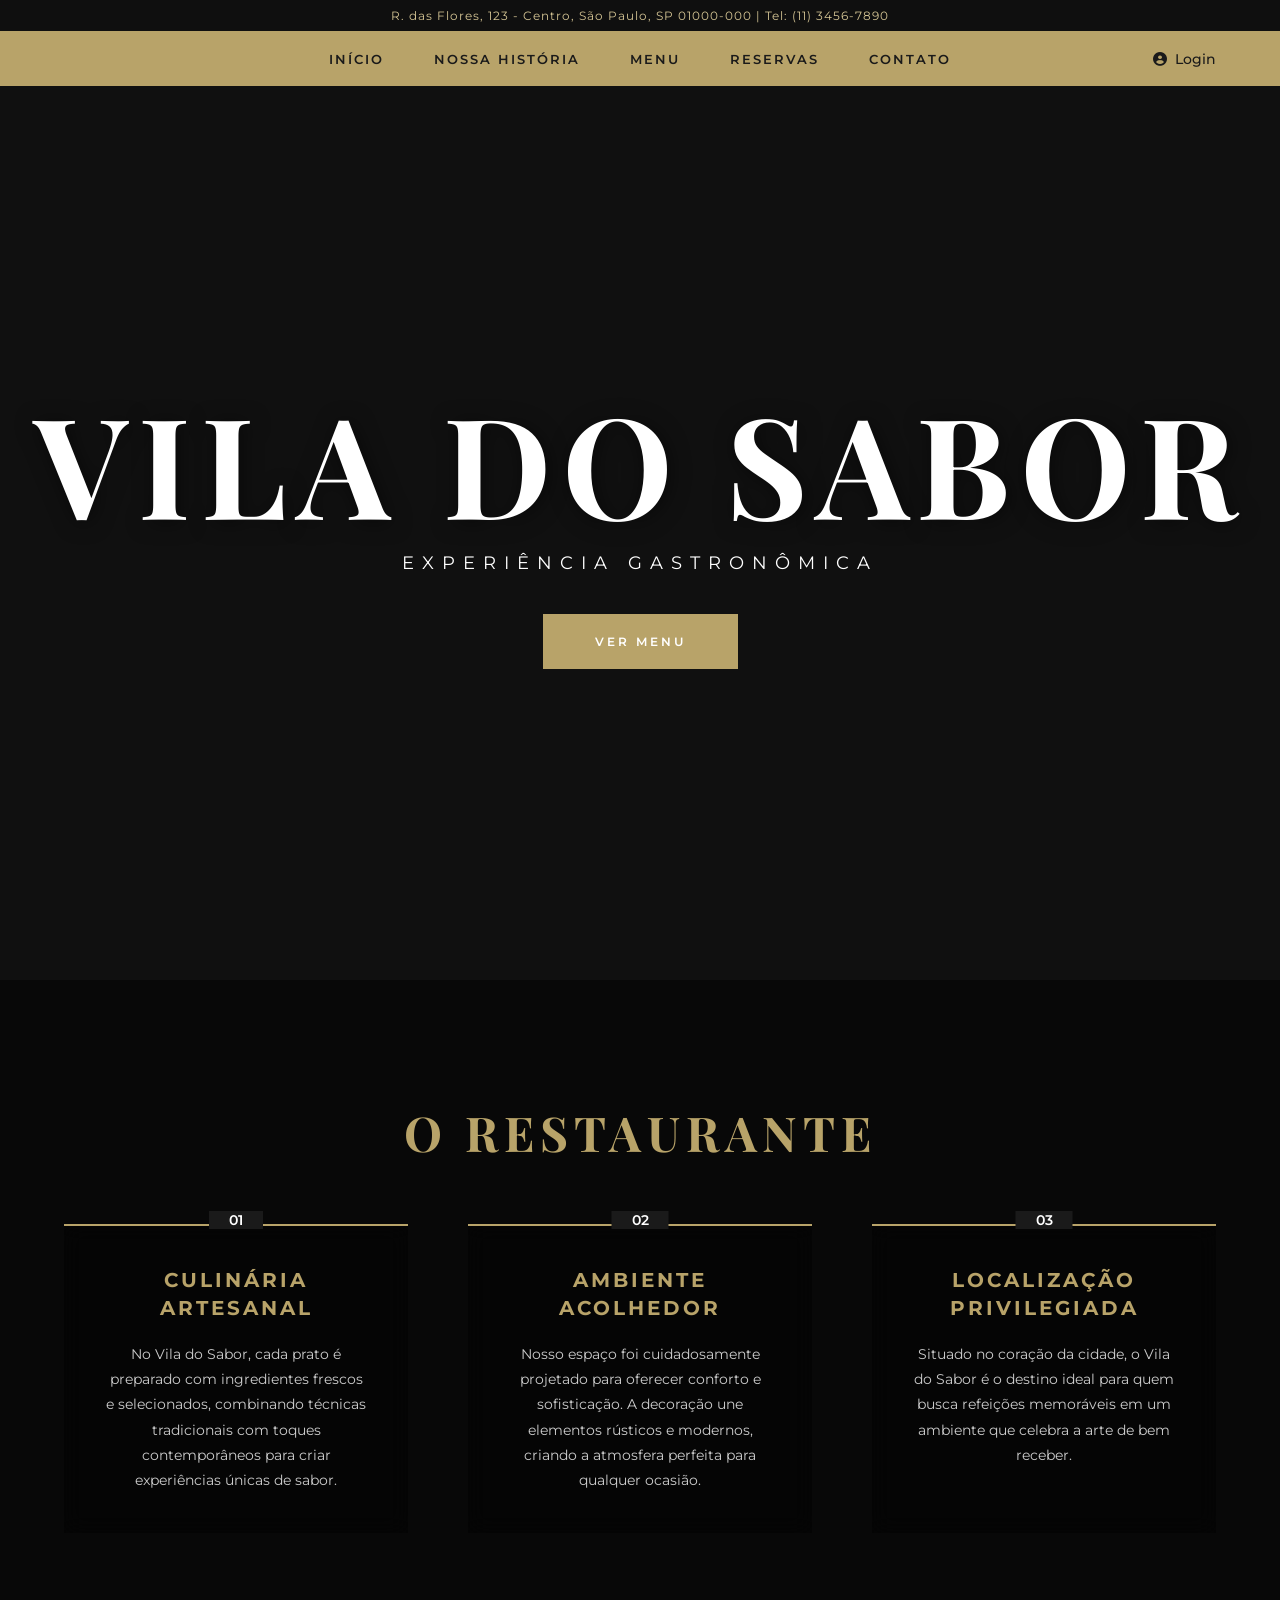
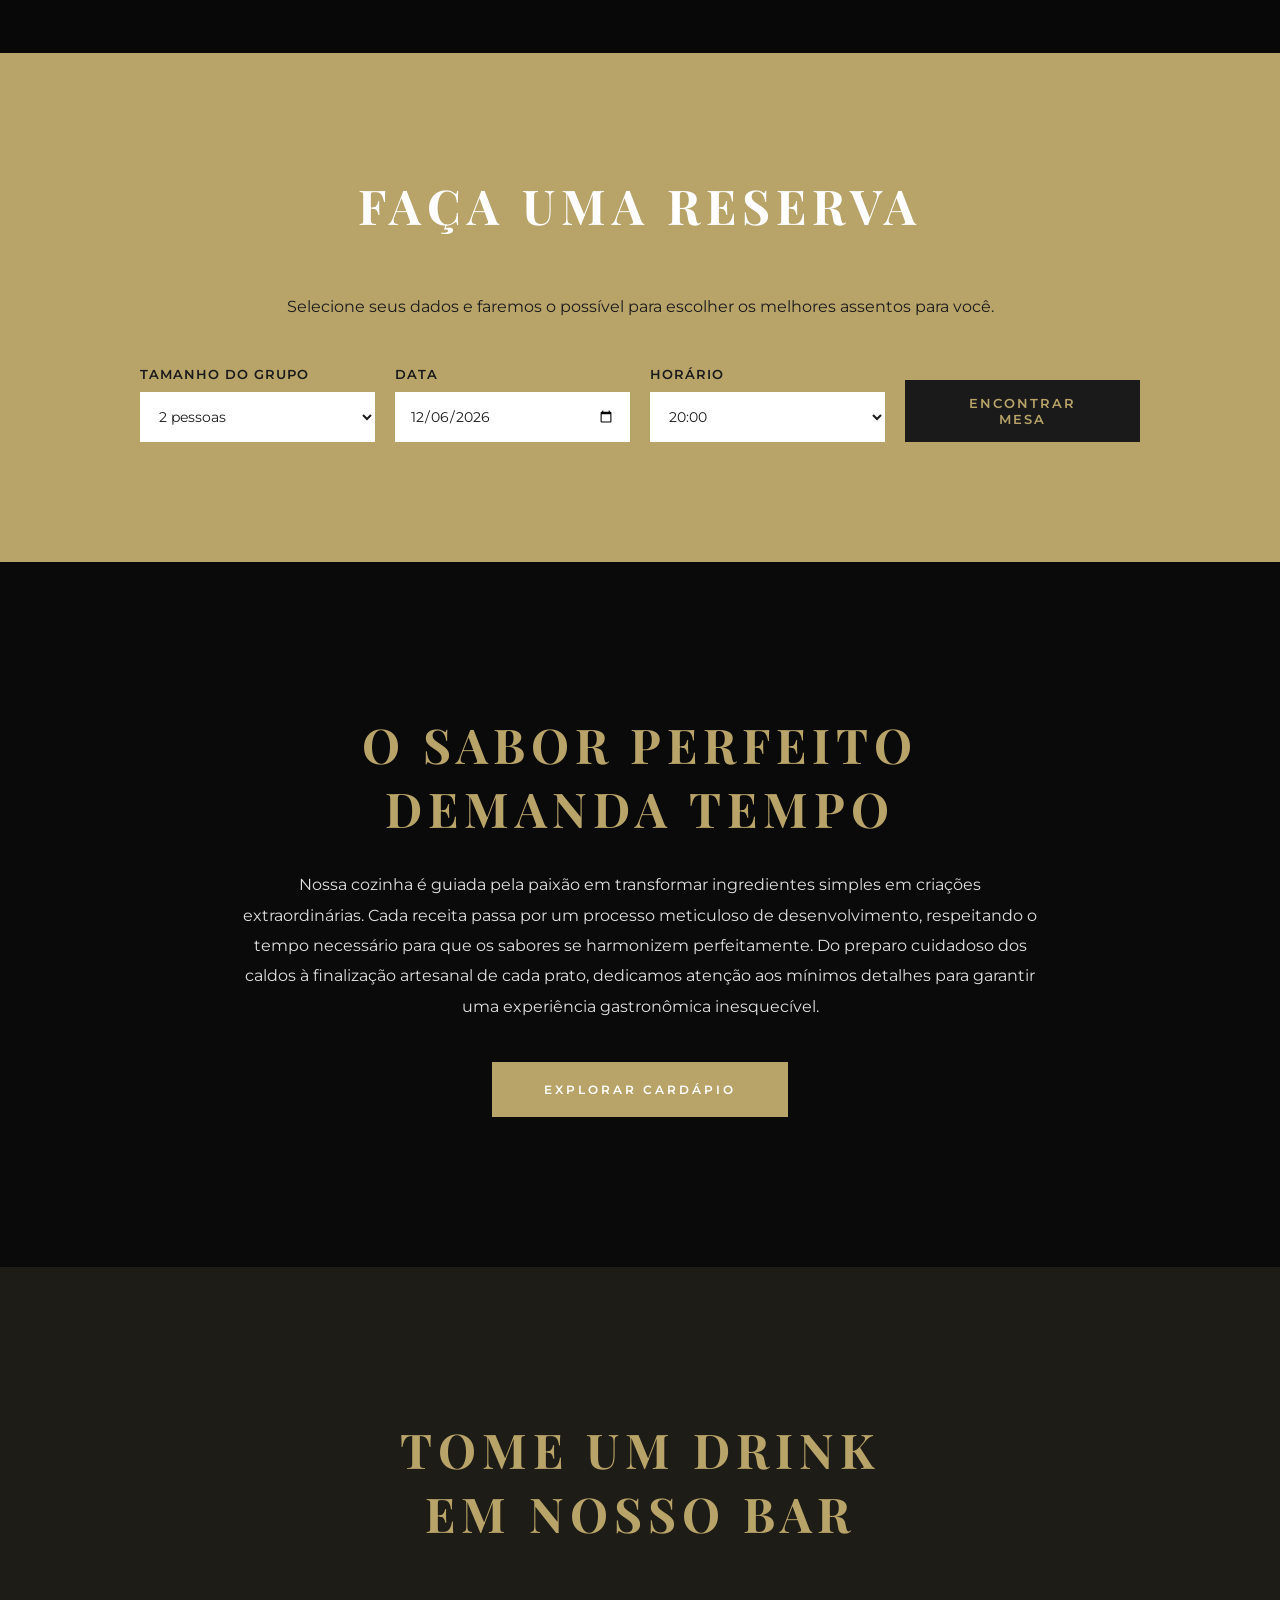
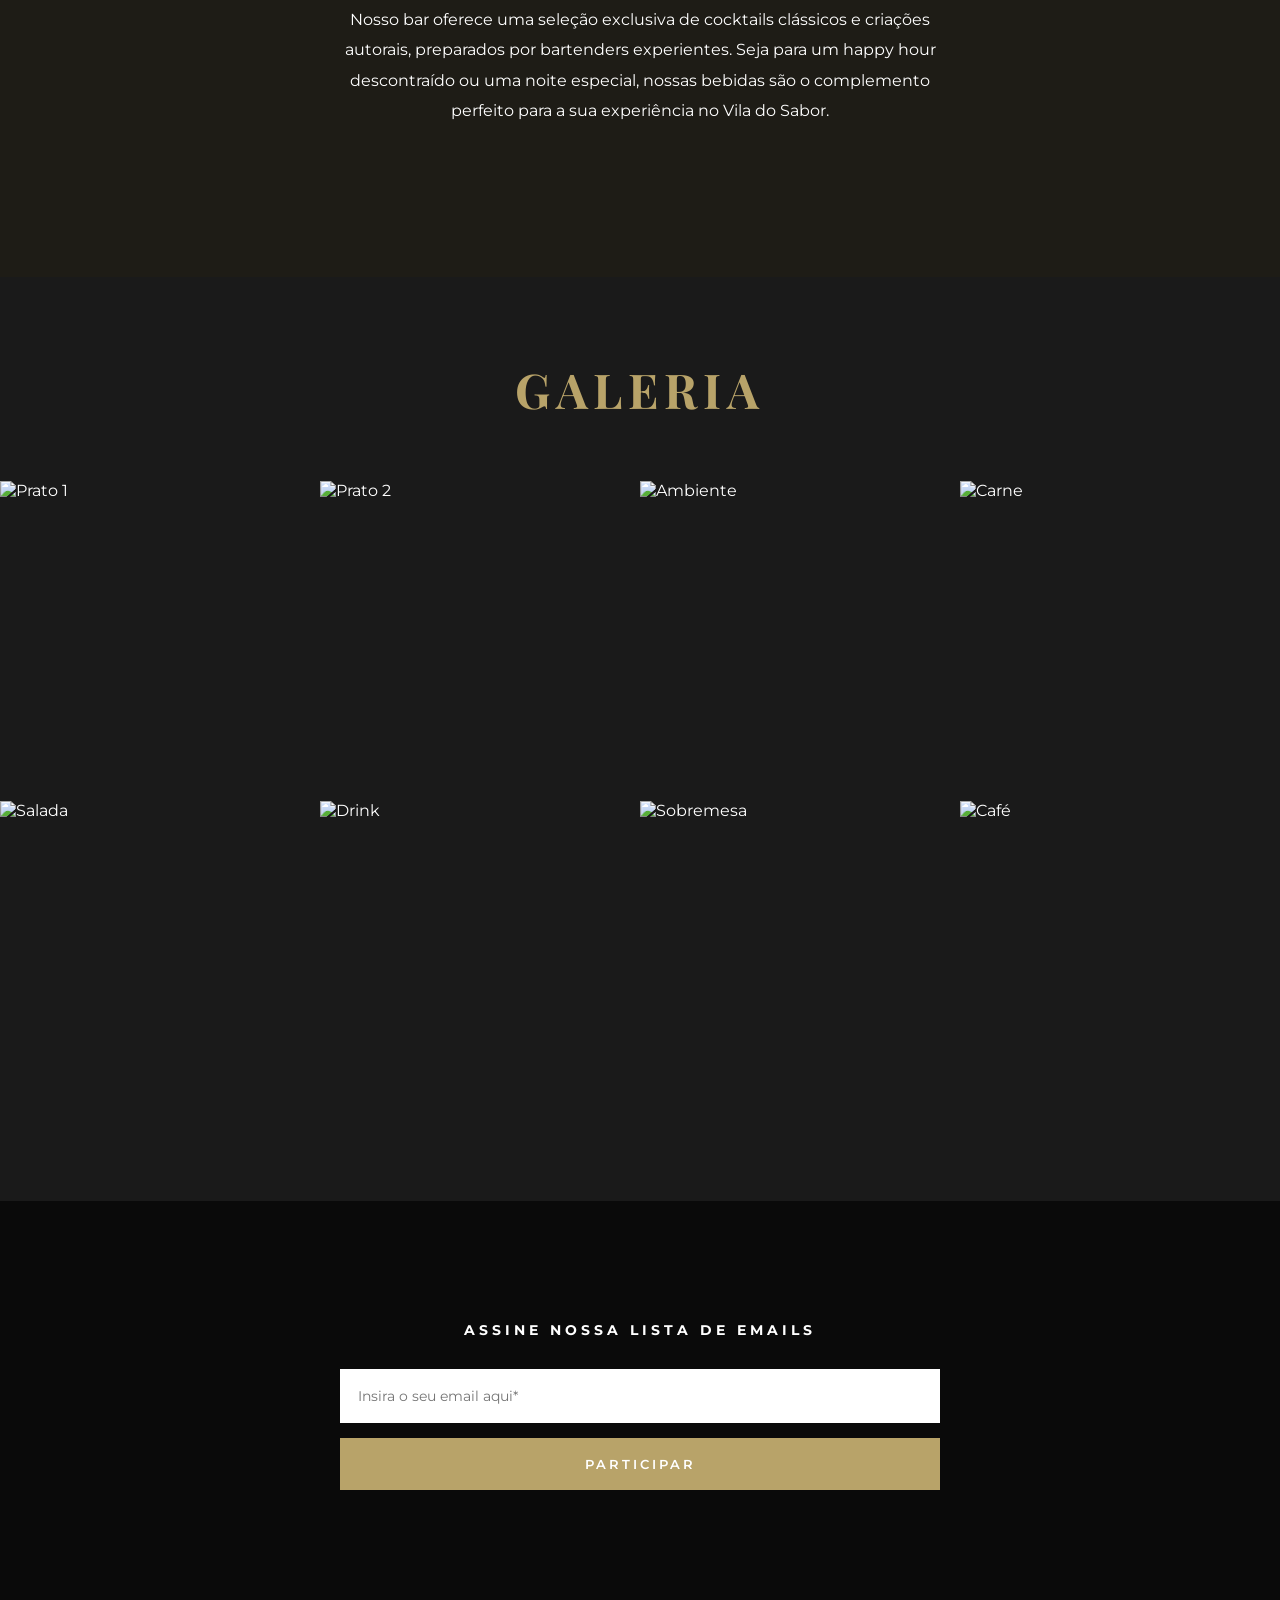
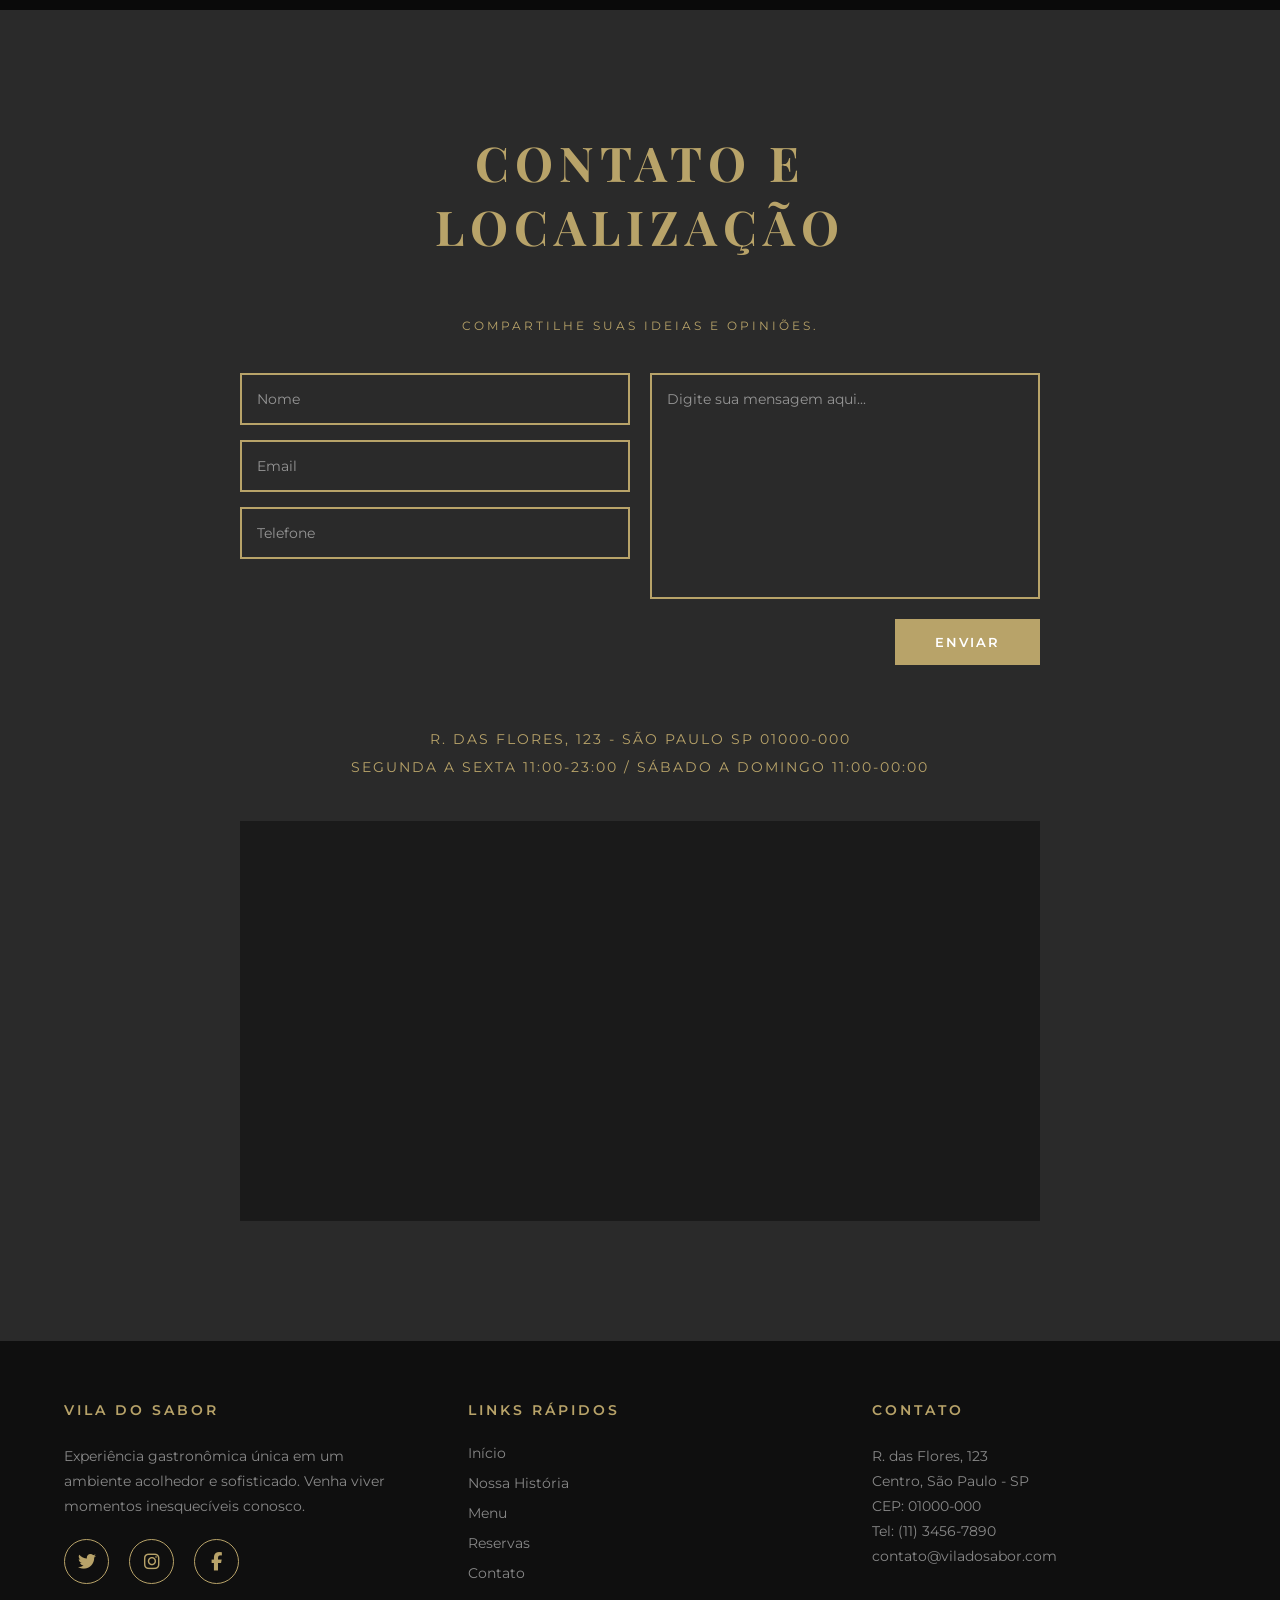
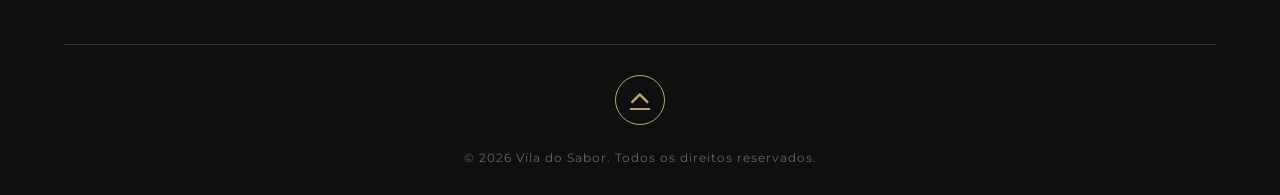
==== commit 4b676008: "Aprimorei a estrtura visual do site, focando principalmente em UX/UI. -Exclui o arquivo style.css -e" ====
--- a/index.html
+++ b/index.html
@@ -1,446 +1,1212 @@
 <!DOCTYPE html>
-<html lang="pt-br">
+<html lang="pt-BR">
 <head>
     <meta charset="UTF-8">
     <meta name="viewport" content="width=device-width, initial-scale=1.0">
-    <title>Vila do Sabor - Restaurante</title>
-    <link href="https://fonts.googleapis.com/css2?family=Cinzel:wght@700&display=swap" rel="stylesheet">
-    <link rel="stylesheet" href="style.css">
+    <title>Vila do Sabor - Restaurante & Bar</title>
+    <link rel="preconnect" href="https://fonts.googleapis.com">
+    <link rel="preconnect" href="https://fonts.gstatic.com" crossorigin>
+    <link href="https://fonts.googleapis.com/css2?family=Montserrat:wght@300;400;500;600;700&family=Playfair+Display:wght@400;500;600;700&display=swap" rel="stylesheet">
+    <link rel="stylesheet" href="https://cdnjs.cloudflare.com/ajax/libs/font-awesome/6.4.0/css/all.min.css">
+    <style>
+        :root {
+            --gold: #b8a369;
+            --gold-light: #d4c494;
+            --gold-dark: #9a8548;
+            --dark: #1a1a1a;
+            --darker: #0f0f0f;
+            --gray: #2a2a2a;
+            --white: #ffffff;
+            --cream: #f5f5f0;
+        }
+
+        * {
+            margin: 0;
+            padding: 0;
+            box-sizing: border-box;
+        }
+
+        html {
+            scroll-behavior: smooth;
+        }
+
+        body {
+            font-family: 'Montserrat', sans-serif;
+            background-color: var(--dark);
+            color: var(--white);
+            overflow-x: hidden;
+        }
+
+        /* Header */
+        header {
+            position: fixed;
+            top: 0;
+            width: 100%;
+            background: var(--gold);
+            z-index: 1000;
+            transition: all 0.3s ease;
+        }
+
+        .top-bar {
+            background: var(--darker);
+            padding: 8px 0;
+            text-align: center;
+            font-size: 12px;
+            color: var(--gold-light);
+            letter-spacing: 1px;
+        }
+
+        nav {
+            display: flex;
+            justify-content: center;
+            align-items: center;
+            padding: 18px 5%;
+            max-width: 1400px;
+            margin: 0 auto;
+            position: relative;
+        }
+
+        .nav-links {
+            display: flex;
+            list-style: none;
+            gap: 50px;
+        }
+
+        .nav-links a {
+            text-decoration: none;
+            color: var(--dark);
+            font-weight: 600;
+            font-size: 13px;
+            letter-spacing: 2px;
+            text-transform: uppercase;
+            transition: all 0.3s;
+            position: relative;
+            padding: 5px 0;
+        }
+
+        .nav-links a::after {
+            content: '';
+            position: absolute;
+            bottom: 0;
+            left: 0;
+            width: 0;
+            height: 2px;
+            background: var(--dark);
+            transition: width 0.3s;
+        }
+
+        .nav-links a:hover::after {
+            width: 100%;
+        }
+
+        .nav-right {
+            position: absolute;
+            right: 5%;
+            display: flex;
+            align-items: center;
+            gap: 20px;
+        }
+
+        .login-btn {
+            display: flex;
+            align-items: center;
+            gap: 8px;
+            color: var(--dark);
+            text-decoration: none;
+            font-weight: 500;
+            font-size: 14px;
+            transition: opacity 0.3s;
+        }
+
+        .login-btn:hover {
+            opacity: 0.7;
+        }
+
+        .mobile-menu {
+            display: none;
+            font-size: 24px;
+            cursor: pointer;
+            color: var(--dark);
+        }
+
+        /* Hero Section */
+        .hero {
+            height: 100vh;
+            background: linear-gradient(rgba(0,0,0,0.4), rgba(0,0,0,0.4)), url('https://images.unsplash.com/photo-1544025162-d76694265947?w=1920') center/cover;
+            display: flex;
+            flex-direction: column;
+            justify-content: center;
+            align-items: center;
+            text-align: center;
+            position: relative;
+            margin-top: 80px;
+        }
+
+        .hero-content h1 {
+            font-family: 'Playfair Display', serif;
+            font-size: clamp(60px, 12vw, 140px);
+            font-weight: 700;
+            letter-spacing: 10px;
+            text-transform: uppercase;
+            line-height: 1;
+            margin-bottom: 20px;
+            text-shadow: 2px 2px 20px rgba(0,0,0,0.5);
+            animation: fadeInUp 1s ease;
+        }
+
+        .hero-content p {
+            font-size: 18px;
+            letter-spacing: 8px;
+            text-transform: uppercase;
+            margin-bottom: 40px;
+            color: var(--white);
+            animation: fadeInUp 1s ease 0.2s both;
+        }
+
+        .btn-primary {
+            display: inline-block;
+            padding: 18px 50px;
+            background: var(--gold);
+            color: var(--white);
+            text-decoration: none;
+            font-weight: 600;
+            letter-spacing: 3px;
+            text-transform: uppercase;
+            font-size: 12px;
+            transition: all 0.3s;
+            border: 2px solid var(--gold);
+            animation: fadeInUp 1s ease 0.4s both;
+        }
+
+        .btn-primary:hover {
+            background: transparent;
+            color: var(--gold);
+            transform: translateY(-2px);
+        }
+
+        /* Section About */
+        .section-about {
+            padding: 120px 5%;
+            background: linear-gradient(rgba(0,0,0,0.7), rgba(0,0,0,0.7)), url('https://images.unsplash.com/photo-1556910103-1c02745aae4d?w=1920') center/cover fixed;
+            text-align: center;
+        }
+
+        .section-title {
+            font-family: 'Playfair Display', serif;
+            font-size: clamp(32px, 5vw, 48px);
+            color: var(--gold);
+            letter-spacing: 6px;
+            text-transform: uppercase;
+            margin-bottom: 60px;
+        }
+
+        .features-grid {
+            display: grid;
+            grid-template-columns: repeat(auto-fit, minmax(300px, 1fr));
+            gap: 60px;
+            max-width: 1200px;
+            margin: 0 auto;
+        }
+
+        .feature-item {
+            padding: 40px;
+            border-top: 2px solid var(--gold);
+            position: relative;
+            background: rgba(0,0,0,0.3);
+            backdrop-filter: blur(10px);
+            transition: transform 0.3s;
+        }
+
+        .feature-item:hover {
+            transform: translateY(-10px);
+        }
+
+        .feature-number {
+            position: absolute;
+            top: -15px;
+            left: 50%;
+            transform: translateX(-50%);
+            background: var(--dark);
+            padding: 0 20px;
+            color: var(--white);
+            font-weight: 600;
+            font-size: 14px;
+        }
+
+        .feature-item h3 {
+            color: var(--gold);
+            font-size: 20px;
+            letter-spacing: 3px;
+            text-transform: uppercase;
+            margin-bottom: 20px;
+            line-height: 1.4;
+        }
+
+        .feature-item p {
+            color: #ccc;
+            line-height: 1.8;
+            font-size: 14px;
+        }
+
+        /* Reservation Section */
+        .section-reservation {
+            padding: 120px 5%;
+            background: var(--gold);
+            text-align: center;
+            position: relative;
+            overflow: hidden;
+        }
+
+        .section-reservation::before {
+            content: '';
+            position: absolute;
+            top: 50%;
+            left: 50%;
+            transform: translate(-50%, -50%);
+            width: 400px;
+            height: 400px;
+            background: url('https://www.transparenttextures.com/patterns/food.png');
+            opacity: 0.1;
+            pointer-events: none;
+        }
+
+        .section-reservation .section-title {
+            color: var(--white);
+        }
+
+        .section-reservation > p {
+            color: var(--dark);
+            margin-bottom: 50px;
+            font-size: 16px;
+        }
+
+        .reservation-form {
+            max-width: 1000px;
+            margin: 0 auto;
+            display: grid;
+            grid-template-columns: repeat(auto-fit, minmax(200px, 1fr));
+            gap: 20px;
+            align-items: end;
+            position: relative;
+            z-index: 1;
+        }
+
+        .form-group {
+            text-align: left;
+        }
+
+        .form-group label {
+            display: block;
+            margin-bottom: 10px;
+            color: var(--dark);
+            font-weight: 600;
+            font-size: 13px;
+            text-transform: uppercase;
+            letter-spacing: 1px;
+        }
+
+        .form-group select,
+        .form-group input {
+            width: 100%;
+            padding: 15px;
+            border: none;
+            background: var(--white);
+            font-family: 'Montserrat', sans-serif;
+            font-size: 14px;
+            color: var(--dark);
+            cursor: pointer;
+        }
+
+        .btn-dark {
+            padding: 15px 40px;
+            background: var(--dark);
+            color: var(--gold);
+            border: none;
+            font-weight: 600;
+            text-transform: uppercase;
+            letter-spacing: 2px;
+            cursor: pointer;
+            transition: all 0.3s;
+            font-family: 'Montserrat', sans-serif;
+        }
+
+        .btn-dark:hover {
+            background: var(--darker);
+            transform: translateY(-2px);
+        }
+
+        /* Menu Highlight Section - COM PARALLAX E BACKGROUND */
+        .section-highlight {
+            padding: 150px 5%;
+            background: linear-gradient(rgba(0,0,0,0.6), rgba(0,0,0,0.6)), url('https://images.unsplash.com/photo-1466637574441-749b8f19452f?w=1920') center/cover fixed;
+            text-align: center;
+            position: relative;
+        }
+
+        .highlight-content {
+            max-width: 800px;
+            margin: 0 auto;
+            position: relative;
+            z-index: 2;
+        }
+
+        .section-highlight .section-title {
+            color: var(--gold);
+            margin-bottom: 30px;
+        }
+
+        .highlight-content p {
+            color: #e0e0e0;
+            line-height: 1.9;
+            font-size: 16px;
+            margin-bottom: 40px;
+        }
+
+        /* Bar Section - COM PARALLAX E BACKGROUND */
+        .section-bar {
+            padding: 150px 5%;
+            background: linear-gradient(rgba(0,0,0,0.5), rgba(0,0,0,0.5)), url('https://images.unsplash.com/photo-1470337458703-46ad1756a187?w=1920') center/cover fixed;
+            text-align: center;
+            position: relative;
+        }
+
+        .section-bar::before {
+            content: '';
+            position: absolute;
+            top: 0;
+            left: 0;
+            right: 0;
+            bottom: 0;
+            background: rgba(184, 163, 105, 0.1);
+        }
+
+        .section-bar .section-title {
+            color: var(--gold);
+            position: relative;
+            z-index: 1;
+        }
+
+        .section-bar p {
+            color: var(--white);
+            max-width: 600px;
+            margin: 0 auto;
+            line-height: 1.9;
+            position: relative;
+            z-index: 1;
+            font-size: 16px;
+        }
+
+        /* Gallery Section */
+        .section-gallery {
+            padding: 80px 0;
+            background: var(--dark);
+        }
+
+        .section-gallery .section-title {
+            text-align: center;
+            margin-bottom: 60px;
+        }
+
+        .gallery-grid {
+            display: grid;
+            grid-template-columns: repeat(4, 1fr);
+            gap: 0;
+        }
+
+        .gallery-item {
+            aspect-ratio: 1;
+            overflow: hidden;
+            position: relative;
+            cursor: pointer;
+        }
+
+        .gallery-item img {
+            width: 100%;
+            height: 100%;
+            object-fit: cover;
+            transition: transform 0.5s;
+        }
+
+        .gallery-item:hover img {
+            transform: scale(1.1);
+        }
+
+        .gallery-overlay {
+            position: absolute;
+            top: 0;
+            left: 0;
+            width: 100%;
+            height: 100%;
+            background: rgba(184, 163, 105, 0.8);
+            display: flex;
+            align-items: center;
+            justify-content: center;
+            opacity: 0;
+            transition: opacity 0.3s;
+        }
+
+        .gallery-item:hover .gallery-overlay {
+            opacity: 1;
+        }
+
+        .gallery-overlay i {
+            font-size: 30px;
+            color: var(--white);
+        }
+
+        /* Newsletter - COM VÍDEO DE BACKGROUND */
+        .section-newsletter {
+            padding: 120px 5%;
+            position: relative;
+            overflow: hidden;
+            text-align: center;
+        }
+
+        .video-background {
+            position: absolute;
+            top: 0;
+            left: 0;
+            width: 100%;
+            height: 100%;
+            z-index: 0;
+        }
+
+        .video-background video {
+            width: 100%;
+            height: 100%;
+            object-fit: cover;
+        }
+
+        .video-overlay {
+            position: absolute;
+            top: 0;
+            left: 0;
+            width: 100%;
+            height: 100%;
+            background: rgba(0,0,0,0.6);
+            z-index: 1;
+        }
+
+        .newsletter-content {
+            position: relative;
+            z-index: 2;
+            max-width: 600px;
+            margin: 0 auto;
+        }
+
+        .section-newsletter h3 {
+            color: var(--white);
+            font-size: 14px;
+            letter-spacing: 4px;
+            text-transform: uppercase;
+            margin-bottom: 30px;
+        }
+
+        .newsletter-form {
+            display: flex;
+            flex-direction: column;
+            gap: 15px;
+        }
+
+        .newsletter-form input {
+            padding: 18px;
+            border: none;
+            background: var(--white);
+            font-family: 'Montserrat', sans-serif;
+            font-size: 14px;
+        }
+
+        .newsletter-form button {
+            padding: 18px;
+            background: var(--gold);
+            color: var(--white);
+            border: none;
+            font-weight: 600;
+            text-transform: uppercase;
+            letter-spacing: 3px;
+            cursor: pointer;
+            transition: all 0.3s;
+            font-family: 'Montserrat', sans-serif;
+        }
+
+        .newsletter-form button:hover {
+            background: var(--gold-dark);
+        }
+
+        /* Contact Section */
+        .section-contact {
+            padding: 120px 5%;
+            background: var(--gray);
+            text-align: center;
+        }
+
+        .contact-form {
+            max-width: 800px;
+            margin: 0 auto 60px;
+            display: grid;
+            grid-template-columns: 1fr 1fr;
+            gap: 20px;
+        }
+
+        .contact-form input,
+        .contact-form textarea {
+            padding: 15px;
+            background: transparent;
+            border: 2px solid var(--gold);
+            color: var(--white);
+            font-family: 'Montserrat', sans-serif;
+            font-size: 14px;
+            transition: all 0.3s;
+        }
+
+        .contact-form input:focus,
+        .contact-form textarea:focus {
+            outline: none;
+            border-color: var(--gold-light);
+            background: rgba(184, 163, 105, 0.05);
+        }
+
+        .contact-form input::placeholder,
+        .contact-form textarea::placeholder {
+            color: rgba(255,255,255,0.5);
+        }
+
+        .contact-form textarea {
+            grid-row: span 3;
+            resize: none;
+        }
+
+        .contact-form button {
+            grid-column: 2;
+            justify-self: end;
+            padding: 15px 40px;
+            background: var(--gold);
+            color: var(--white);
+            border: none;
+            font-weight: 600;
+            text-transform: uppercase;
+            letter-spacing: 2px;
+            cursor: pointer;
+            transition: all 0.3s;
+            font-family: 'Montserrat', sans-serif;
+        }
+
+        .contact-form button:hover {
+            background: var(--gold-light);
+            transform: translateY(-2px);
+        }
+
+        .contact-info {
+            color: var(--gold);
+            font-size: 14px;
+            letter-spacing: 2px;
+            line-height: 2;
+            margin-bottom: 40px;
+        }
+
+        .map-container {
+            max-width: 800px;
+            margin: 0 auto;
+            height: 400px;
+            background: var(--dark);
+            position: relative;
+            overflow: hidden;
+        }
+
+        .map-container iframe {
+            width: 100%;
+            height: 100%;
+            border: none;
+            filter: grayscale(100%) invert(92%) contrast(83%);
+        }
+
+        /* Footer Moderno */
+        footer {
+            background: var(--darker);
+            padding: 60px 5% 30px;
+        }
+
+        .footer-content {
+            max-width: 1200px;
+            margin: 0 auto;
+            display: grid;
+            grid-template-columns: repeat(3, 1fr);
+            gap: 60px;
+            margin-bottom: 50px;
+        }
+
+        .footer-section h4 {
+            color: var(--gold);
+            font-size: 14px;
+            letter-spacing: 3px;
+            text-transform: uppercase;
+            margin-bottom: 25px;
+            font-weight: 600;
+        }
+
+        .footer-section p {
+            color: #888;
+            font-size: 14px;
+            line-height: 1.8;
+        }
+
+        .footer-section a {
+            display: block;
+            color: #888;
+            text-decoration: none;
+            margin-bottom: 12px;
+            font-size: 14px;
+            transition: color 0.3s;
+        }
+
+        .footer-section a:hover {
+            color: var(--gold);
+        }
+
+        .social-links {
+            display: flex;
+            gap: 20px;
+            margin-top: 20px;
+        }
+
+        .social-links a {
+            width: 45px;
+            height: 45px;
+            border: 1px solid var(--gold);
+            border-radius: 50%;
+            display: flex;
+            align-items: center;
+            justify-content: center;
+            color: var(--gold);
+            font-size: 18px;
+            transition: all 0.3s;
+            margin-bottom: 0;
+        }
+
+        .social-links a:hover {
+            background: var(--gold);
+            color: var(--dark);
+            transform: translateY(-3px);
+        }
+
+        .footer-bottom {
+            border-top: 1px solid #333;
+            padding-top: 30px;
+            text-align: center;
+        }
+
+        .back-to-top {
+            display: inline-flex;
+            align-items: center;
+            justify-content: center;
+            width: 50px;
+            height: 50px;
+            border: 1px solid var(--gold);
+            border-radius: 50%;
+            color: var(--gold);
+            font-size: 20px;
+            margin-bottom: 25px;
+            transition: all 0.3s;
+            cursor: pointer;
+            animation: bounce 2s infinite;
+        }
+
+        .back-to-top:hover {
+            background: var(--gold);
+            color: var(--dark);
+            transform: translateY(-5px);
+        }
+
+        .footer-bottom p {
+            color: #666;
+            font-size: 12px;
+            letter-spacing: 1px;
+        }
+
+        @keyframes bounce {
+            0%, 20%, 50%, 80%, 100% { transform: translateY(0); }
+            40% { transform: translateY(-10px); }
+            60% { transform: translateY(-5px); }
+        }
+
+        @keyframes fadeInUp {
+            from {
+                opacity: 0;
+                transform: translateY(30px);
+            }
+            to {
+                opacity: 1;
+                transform: translateY(0);
+            }
+        }
+
+        /* Lightbox */
+        .lightbox {
+            display: none;
+            position: fixed;
+            top: 0;
+            left: 0;
+            width: 100%;
+            height: 100%;
+            background: rgba(0,0,0,0.95);
+            z-index: 2000;
+            justify-content: center;
+            align-items: center;
+        }
+
+        .lightbox.active {
+            display: flex;
+        }
+
+        .lightbox img {
+            max-width: 90%;
+            max-height: 90%;
+            object-fit: contain;
+        }
+
+        .lightbox-close {
+            position: absolute;
+            top: 30px;
+            right: 30px;
+            color: var(--white);
+            font-size: 40px;
+            cursor: pointer;
+            transition: color 0.3s;
+        }
+
+        .lightbox-close:hover {
+            color: var(--gold);
+        }
+
+        /* Responsive */
+        @media (max-width: 968px) {
+            .nav-links {
+                display: none;
+                position: absolute;
+                top: 100%;
+                left: 0;
+                right: 0;
+                flex-direction: column;
+                background: var(--gold);
+                padding: 30px;
+                gap: 25px;
+                text-align: center;
+            }
+
+            .nav-links.active {
+                display: flex;
+            }
+            
+            .mobile-menu {
+                display: block;
+            }
+
+            .nav-right {
+                position: static;
+                margin-left: auto;
+            }
+            
+            .gallery-grid {
+                grid-template-columns: repeat(2, 1fr);
+            }
+            
+            .contact-form {
+                grid-template-columns: 1fr;
+            }
+            
+            .contact-form textarea {
+                grid-row: span 1;
+                height: 150px;
+            }
+            
+            .contact-form button {
+                grid-column: 1;
+                justify-self: stretch;
+            }
+
+            .footer-content {
+                grid-template-columns: 1fr;
+                gap: 40px;
+                text-align: center;
+            }
+
+            .social-links {
+                justify-content: center;
+            }
+        }
+
+        @media (max-width: 600px) {
+            .reservation-form {
+                grid-template-columns: 1fr;
+            }
+            
+            .features-grid {
+                grid-template-columns: 1fr;
+            }
+
+            .section-highlight,
+            .section-bar {
+                background-attachment: scroll;
+            }
+        }
+
+        /* Scroll animations */
+        .scroll-reveal {
+            opacity: 0;
+            transform: translateY(30px);
+            transition: all 0.8s ease;
+        }
+
+        .scroll-reveal.active {
+            opacity: 1;
+            transform: translateY(0);
+        }
+    </style>
 </head>
 <body>
+
+    <!-- Header -->
     <header id="header">
-        <img src="./img/Logo.png" alt="Logo Vila do Sabor" class="logo">
-        <nav id="nav">
-            <a href="#inicio">Início</a>
-            
-            <details class="dropdown">
-                <summary class="dropdown-toggle">Como Funciona</summary>
-                <div class="dropdown-menu">
-                    <a href="#sobre">Sobre</a>
-                    <a href="#cardapio">Cardápio</a>
-                    <a href="#galeria">Galeria</a>
-                    <a href="#horarios">Horários</a>
-                    <a href="#localizacao">Localização</a>
-                    <a href="#dicas">Dicas Saudáveis</a>
-                    <a href="#equipe">Equipe</a>
-                    <a href="#avaliacoes">Avaliações</a>
-                    <a href="#contato">Contato</a>
+        <div class="top-bar">
+            R. das Flores, 123 - Centro, São Paulo, SP 01000-000 | Tel: (11) 3456-7890
+        </div>
+        <nav>
+            <ul class="nav-links" id="navLinks">
+                <li><a href="#inicio">Início</a></li>
+                <li><a href="#sobre">Nossa História</a></li>
+                <li><a href="menu.html">Menu</a></li>
+                <li><a href="#reservas">Reservas</a></li>
+                <li><a href="#contato">Contato</a></li>
+            </ul>
+            <div class="nav-right">
+                <a href="#" class="login-btn">
+                    <i class="fas fa-user-circle"></i>
+                    <span>Login</span>
+                </a>
+                <div class="mobile-menu" id="mobileMenu">
+                    <i class="fas fa-bars"></i>
                 </div>
-            </details>
-            
-            <details class="dropdown">
-                <summary class="dropdown-toggle">Ajuda</summary>
-                <div class="dropdown-menu">
-                    <a href="#central-ajuda">Central de Ajuda</a>
-                    <a href="#faq">Perguntas Frequentes</a>
-                </div>
-            </details>
+            </div>
         </nav>
     </header>
 
-    <main>
-        <section id="inicio">
-            <video autoplay loop muted playsinline class="background-video">
-                <source src="./video/animação.mp4" type="video/mp4">
-                Seu navegador não suporta vídeos.
+    <!-- Hero Section -->
+    <section class="hero" id="inicio">
+        <div class="hero-content">
+            <h1>Vila do Sabor</h1>
+            <p>Experiência Gastronômica</p>
+            <a href="menu.html" class="btn-primary">Ver Menu</a>
+        </div>
+    </section>
+
+    <!-- About Section -->
+    <section class="section-about" id="sobre">
+        <h2 class="section-title scroll-reveal">O Restaurante</h2>
+        <div class="features-grid">
+            <div class="feature-item scroll-reveal">
+                <span class="feature-number">01</span>
+                <h3>Culinária<br>Artesanal</h3>
+                <p>No Vila do Sabor, cada prato é preparado com ingredientes frescos e selecionados, combinando técnicas tradicionais com toques contemporâneos para criar experiências únicas de sabor.</p>
+            </div>
+            <div class="feature-item scroll-reveal">
+                <span class="feature-number">02</span>
+                <h3>Ambiente<br>Acolhedor</h3>
+                <p>Nosso espaço foi cuidadosamente projetado para oferecer conforto e sofisticação. A decoração une elementos rústicos e modernos, criando a atmosfera perfeita para qualquer ocasião.</p>
+            </div>
+            <div class="feature-item scroll-reveal">
+                <span class="feature-number">03</span>
+                <h3>Localização<br>Privilegiada</h3>
+                <p>Situado no coração da cidade, o Vila do Sabor é o destino ideal para quem busca refeições memoráveis em um ambiente que celebra a arte de bem receber.</p>
+            </div>
+        </div>
+    </section>
+
+    <!-- Reservation Section -->
+    <section class="section-reservation" id="reservas">
+        <h2 class="section-title scroll-reveal">Faça uma Reserva</h2>
+        <p class="scroll-reveal">Selecione seus dados e faremos o possível para escolher os melhores assentos para você.</p>
+        <form class="reservation-form scroll-reveal" id="reservationForm">
+            <div class="form-group">
+                <label>Tamanho do grupo</label>
+                <select id="groupSize">
+                    <option value="1">1 pessoa</option>
+                    <option value="2" selected>2 pessoas</option>
+                    <option value="3">3 pessoas</option>
+                    <option value="4">4 pessoas</option>
+                    <option value="5">5 pessoas</option>
+                    <option value="6">6 pessoas</option>
+                    <option value="7">7+ pessoas</option>
+                </select>
+            </div>
+            <div class="form-group">
+                <label>Data</label>
+                <input type="date" id="reservationDate" required>
+            </div>
+            <div class="form-group">
+                <label>Horário</label>
+                <select id="reservationTime">
+                    <option value="11:00">11:00</option>
+                    <option value="11:30">11:30</option>
+                    <option value="12:00">12:00</option>
+                    <option value="12:30">12:30</option>
+                    <option value="13:00">13:00</option>
+                    <option value="13:30">13:30</option>
+                    <option value="19:00">19:00</option>
+                    <option value="19:30">19:30</option>
+                    <option value="20:00" selected>20:00</option>
+                    <option value="20:30">20:30</option>
+                    <option value="21:00">21:00</option>
+                    <option value="21:30">21:30</option>
+                </select>
+            </div>
+            <button type="submit" class="btn-dark">Encontrar Mesa</button>
+        </form>
+    </section>
+
+    <!-- Menu Highlight - COM PARALLAX -->
+    <section class="section-highlight" id="menu">
+        <div class="highlight-content scroll-reveal">
+            <h2 class="section-title">O Sabor Perfeito<br>Demanda Tempo</h2>
+            <p>Nossa cozinha é guiada pela paixão em transformar ingredientes simples em criações extraordinárias. Cada receita passa por um processo meticuloso de desenvolvimento, respeitando o tempo necessário para que os sabores se harmonizem perfeitamente. Do preparo cuidadoso dos caldos à finalização artesanal de cada prato, dedicamos atenção aos mínimos detalhes para garantir uma experiência gastronômica inesquecível.</p>
+            <a href="menu.html" class="btn-primary">Explorar Cardápio</a>
+        </div>
+    </section>
+
+    <!-- Bar Section - COM PARALLAX -->
+    <section class="section-bar">
+        <h2 class="section-title scroll-reveal">Tome um Drink<br>em Nosso Bar</h2>
+        <p class="scroll-reveal">Nosso bar oferece uma seleção exclusiva de cocktails clássicos e criações autorais, preparados por bartenders experientes. Seja para um happy hour descontraído ou uma noite especial, nossas bebidas são o complemento perfeito para a sua experiência no Vila do Sabor.</p>
+    </section>
+
+    <!-- Gallery Section -->
+    <section class="section-gallery">
+        <h2 class="section-title scroll-reveal">Galeria</h2>
+        <div class="gallery-grid">
+            <div class="gallery-item" onclick="openLightbox(this)">
+                <img src="https://images.unsplash.com/photo-1414235077428-338989a2e8c0?w=600" alt="Prato 1">
+                <div class="gallery-overlay"><i class="fas fa-plus"></i></div>
+            </div>
+            <div class="gallery-item" onclick="openLightbox(this)">
+                <img src="https://images.unsplash.com/photo-1504674900247-0877df9cc836?w=600" alt="Prato 2">
+                <div class="gallery-overlay"><i class="fas fa-plus"></i></div>
+            </div>
+            <div class="gallery-item" onclick="openLightbox(this)">
+                <img src="https://images.unsplash.com/photo-1559339352-11d035aa65de?w=600" alt="Ambiente">
+                <div class="gallery-overlay"><i class="fas fa-plus"></i></div>
+            </div>
+            <div class="gallery-item" onclick="openLightbox(this)">
+                <img src="https://images.unsplash.com/photo-1544025162-d76694265947?w=600" alt="Carne">
+                <div class="gallery-overlay"><i class="fas fa-plus"></i></div>
+            </div>
+            <div class="gallery-item" onclick="openLightbox(this)">
+                <img src="https://images.unsplash.com/photo-1476224203421-9ac39bcb3327?w=600" alt="Salada">
+                <div class="gallery-overlay"><i class="fas fa-plus"></i></div>
+            </div>
+            <div class="gallery-item" onclick="openLightbox(this)">
+                <img src="https://images.unsplash.com/photo-1514362545857-3bc16c4c7d1b?w=600" alt="Drink">
+                <div class="gallery-overlay"><i class="fas fa-plus"></i></div>
+            </div>
+            <div class="gallery-item" onclick="openLightbox(this)">
+                <img src="https://images.unsplash.com/photo-1482049016688-2d3e1b311543?w=600" alt="Sobremesa">
+                <div class="gallery-overlay"><i class="fas fa-plus"></i></div>
+            </div>
+            <div class="gallery-item" onclick="openLightbox(this)">
+                <img src="https://images.unsplash.com/photo-1484723091739-30a097e8f929?w=600" alt="Café">
+                <div class="gallery-overlay"><i class="fas fa-plus"></i></div>
+            </div>
+        </div>
+    </section>
+
+    <!-- Newsletter - COM VÍDEO DE BACKGROUND -->
+    <section class="section-newsletter">
+        <div class="video-background">
+            <video autoplay muted loop playsinline>
+                <source src="https://www.pexels.com/pt-br/download/video/6007892/" type="video/mp4">
+                <!-- Fallback para imagem se vídeo não carregar -->
+                <img src="https://images.unsplash.com/photo-1504674900247-0877df9cc836?w=1920" alt="Fallback">
             </video>
-            <div class="overlay"></div>
-            <h2>Bem-vindo ao Vila do Sabor!</h2>
-            <a href="#cardapio" class="btn-cta">Explore o Menu</a>
-        </section>
-
-        <section id="cardapio">
-            <h2>Nosso Cardápio</h2>
-            <div class="categoria">
-                <h3>Lanches</h3>
-                <div class="itens-grid">
-                    <div class="item-card">
-                        <span class="categoria-icone">🍔</span>
-                        <img src="./img/Hamburguer Classico.jfif" alt="Hambúrguer Clássico">
-                        <h4>Hambúrguer Clássico</h4>
-                        <p>Hambúrguer artesanal, queijo prato, alface, tomate e maionese da casa no pão brioche.</p>
-                        <p class="preco">R$ 28,00</p>
-                    </div>
-                    <div class="item-card">
-                        <span class="categoria-icone">🍔</span>
-                        <img src="./img/Egg Burguer.jfif" alt="Egg Burguer da Vila">
-                        <h4>Egg Burguer da Vila</h4>
-                        <p>Hambúrguer artesanal, ovo frito, muçarela derretida e maionese temperada.</p>
-                        <p class="preco">R$ 30,00</p>
-                    </div>
-                    <div class="item-card">
-                        <span class="categoria-icone">🍔</span>
-                        <img src="./img/Veggie Burguer.jfif" alt="Veggie Burger">
-                        <h4>Veggie Burger</h4>
-                        <p>Hambúrguer de grão-de-bico, rúcula, tomate seco e molho de iogurte no pão integral.</p>
-                        <p class="preco">R$ 27,00</p>
-                    </div>
-                    <div class="item-card">
-                        <span class="categoria-icone">🍔</span>
-                        <img src="./img/Chicken Burguer.jfif" alt="Chicken Burger">
-                        <h4>Chicken Burger</h4>
-                        <p>Frango crocante, alface americana, queijo cheddar e molho barbecue.</p>
-                        <p class="preco">R$ 29,00</p>
-                    </div>
-                    <div class="item-card">
-                        <span class="categoria-icone">🍔</span>
-                        <img src="./img/Double Smash.jfif" alt="Double Smash">
-                        <h4>Double Smash</h4>
-                        <p>Dois hambúrgueres artesanais, queijo muçarela, bacon crocante e maionese picante.</p>
-                        <p class="preco">R$ 34,00</p>
-                    </div>
+        </div>
+        <div class="video-overlay"></div>
+        <div class="newsletter-content">
+            <h3>Assine Nossa Lista de Emails</h3>
+            <form class="newsletter-form" id="newsletterForm">
+                <input type="email" placeholder="Insira o seu email aqui*" required>
+                <button type="submit">Participar</button>
+            </form>
+        </div>
+    </section>
+
+    <!-- Contact Section -->
+    <section class="section-contact" id="contato">
+        <h2 class="section-title scroll-reveal">Contato e<br>Localização</h2>
+        <p style="color: var(--gold); margin-bottom: 40px; letter-spacing: 3px; text-transform: uppercase; font-size: 12px;">Compartilhe suas ideias e opiniões.</p>
+        
+        <form class="contact-form scroll-reveal" id="contactForm">
+            <div style="display: flex; flex-direction: column; gap: 15px;">
+                <input type="text" placeholder="Nome" required>
+                <input type="email" placeholder="Email" required>
+                <input type="tel" placeholder="Telefone">
+            </div>
+            <textarea placeholder="Digite sua mensagem aqui..." required></textarea>
+            <button type="submit">Enviar</button>
+        </form>
+
+        <div class="contact-info">
+            <p>R. DAS FLORES, 123 - SÃO PAULO SP 01000-000</p>
+            <p>SEGUNDA A SEXTA 11:00-23:00 / SÁBADO A DOMINGO 11:00-00:00</p>
+        </div>
+
+        <div class="map-container">
+            <iframe src="https://www.google.com/maps/embed?pb=!1m18!1m12!1m3!1d3657.197588679056!2d-46.65868268447568!3d-23.56134676747592!2m3!1f0!2f0!3f0!3m2!1i1024!2i768!4f13.1!3m3!1m2!1s0x94ce59c8da0aa315%3A0xd59f9431f2c9776a!2sAv.%20Paulista%2C%20São%20Paulo%20-%20SP!5e0!3m2!1spt-BR!2sbr!4v1645561234567!5m2!1spt-BR!2sbr" allowfullscreen="" loading="lazy"></iframe>
+        </div>
+    </section>
+
+    <!-- Footer Moderno -->
+    <footer>
+        <div class="footer-content">
+            <div class="footer-section">
+                <h4>Vila do Sabor</h4>
+                <p>Experiência gastronômica única em um ambiente acolhedor e sofisticado. Venha viver momentos inesquecíveis conosco.</p>
+                <div class="social-links">
+                    <a href="#" aria-label="Twitter"><i class="fab fa-twitter"></i></a>
+                    <a href="#" aria-label="Instagram"><i class="fab fa-instagram"></i></a>
+                    <a href="#" aria-label="Facebook"><i class="fab fa-facebook-f"></i></a>
                 </div>
             </div>
-            <div class="categoria">
-                <h3>Massas & Molhos</h3>
-                <div class="itens-grid">
-                    <div class="item-card">
-                        <span class="categoria-icone">🍝</span>
-                        <img src="./img/Espaguete.jfif" alt="Espaguete ao Sugo">
-                        <h4>Espaguete ao Sugo</h4>
-                        <p>Macarrão artesanal ao molho de tomate rústico com toque de manjericão.</p>
-                        <p class="preco">R$ 26,00</p>
-                    </div>
-                    <div class="item-card">
-                        <span class="categoria-icone">🍝</span>
-                        <img src="./img/Penne Quatro Queijos.jfif" alt="Penne Quatro Queijos">
-                        <h4>Penne Quatro Queijos</h4>
-                        <p>Molho cremoso com parmesão, muçarela, gorgonzola e requeijão.</p>
-                        <p class="preco">R$ 30,00</p>
-                    </div>
-                    <div class="item-card">
-                        <span class="categoria-icone">🍝</span>
-                        <img src="./img/Ravióli de ricota.jfif" alt="Ravioli de Ricota">
-                        <h4>Ravioli de Ricota</h4>
-                        <p>Ravioli recheado com ricota e espinafre, servido com molho pesto.</p>
-                        <p class="preco">R$ 32,00</p>
-                    </div>
-                    <div class="item-card">
-                        <span class="categoria-icone">🍝</span>
-                        <img src="./img/Lasanha.jfif" alt="Lasanha à Bolonhesa">
-                        <h4>Lasanha à Bolonhesa</h4>
-                        <p>Camadas de massa, molho bolonhesa, queijo muçarela e bechamel.</p>
-                        <p class="preco">R$ 34,00</p>
-                    </div>
-                    <div class="item-card">
-                        <span class="categoria-icone">🍝</span>
-                        <img src="./img/Fettuccine Alfredo.jfif" alt="Fettuccine Alfredo">
-                        <h4>Fettuccine Alfredo</h4>
-                        <p>Fettuccine com molho cremoso de parmesão e toque de alho.</p>
-                        <p class="preco">R$ 31,00</p>
-                    </div>
-                </div>
-            </div>
-            <div class="categoria">
-                <h3>Pratos da Casa</h3>
-                <div class="itens-grid">
-                    <div class="item-card">
-                        <span class="categoria-icone">🍗</span>
-                        <img src="./img/Filé da Vila.jfif" alt="Filé da Vila">
-                        <h4>Filé da Vila</h4>
-                        <p>Filé de frango grelhado, arroz, batatas rústicas e molho especial da casa.</p>
-                        <p class="preco">R$ 30,00</p>
-                    </div>
-                    <div class="item-card">
-                        <span class="categoria-icone">🍗</span>
-                        <img src="./img/Filet Parmê.jfif" alt="Filet Parmê da Casa">
-                        <h4>Filet Parmê da Casa</h4>
-                        <p>Bife empanado coberto com queijo derretido e molho de tomate caseiro. Acompanha arroz e batata frita.</p>
-                        <p class="preco">R$ 35,00</p>
-                    </div>
-                    <div class="item-card">
-                        <span class="categoria-icone">🍗</span>
-                        <img src="./img/Salmão Grelhado.jfif" alt="Salmão Grelhado">
-                        <h4>Salmão Grelhado</h4>
-                        <p>Salmão grelhado com ervas, purê de batatas e legumes salteados.</p>
-                        <p class="preco">R$ 42,00</p>
-                    </div>
-                    <div class="item-card">
-                        <span class="categoria-icone">🍗</span>
-                        <img src="./img/Carne de Sol.jfif" alt="Carne de Sol">
-                        <h4>Carne de Sol</h4>
-                        <p>Carne de sol grelhada, acompanhada de mandioca frita e vinagrete.</p>
-                        <p class="preco">R$ 38,00</p>
-                    </div>
-                    <div class="item-card">
-                        <span class="categoria-icone">🍗</span>
-                        <img src="./img/Risoto.jfif" alt="Risoto de Frango">
-                        <h4>Risoto de Frango</h4>
-                        <p>Risoto cremoso com cubos de frango, parmesão e toque de limão.</p>
-                        <p class="preco">R$ 33,00</p>
-                    </div>
-                </div>
-            </div>
-            <div class="categoria">
-                <h3>Bebidas</h3>
-                <div class="itens-grid">
-                    <div class="item-card">
-                        <span class="categoria-icone">🥤</span>
-                        <img src="./img/Suco Natural.jfif" alt="Suco Natural">
-                        <h4>Suco Natural</h4>
-                        <p>Laranja, abacaxi, maracujá ou limão - feito na hora, sem conservantes.</p>
-                        <p class="preco">R$ 6,00</p>
-                    </div>
-                    <div class="item-card">
-                        <span class="categoria-icone">🥤</span>
-                        <img src="./img/Chá Gelado.jfif" alt="Chá Gelado Artesanal">
-                        <h4>Chá Gelado Artesanal</h4>
-                        <p>Chá preto com limão e hortelã, servido gelado.</p>
-                        <p class="preco">R$ 8,00</p>
-                    </div>
-                    <div class="item-card">
-                        <span class="categoria-icone">🥤</span>
-                        <img src="./img/Refrigerante artesanal.jfif" alt="Refrigerante Artesanal">
-                        <h4>Refrigerante Artesanal</h4>
-                        <p>Gengibre com limão siciliano, levemente gaseificado.</p>
-                        <p class="preco">R$ 9,00</p>
-                    </div>
-                    <div class="item-card">
-                        <span class="categoria-icone">🥤</span>
-                        <img src="./img/água com gás.jfif" alt="Água com Gás">
-                        <h4>Água com Gás</h4>
-                        <p>Água mineral com gás, servida com rodelas de limão.</p>
-                        <p class="preco">R$ 5,00</p>
-                    </div>
-                </div>
-            </div>
-            <div class="categoria">
-                <h3>Sobremesas</h3>
-                <div class="itens-grid">
-                    <div class="item-card">
-                        <span class="categoria-icone">🍨</span>
-                        <img src="./img/Pudim.jfif" alt="Pudim">
-                        <h4>Pudim</h4>
-                        <p>Pudim de leite condensado caseiro.</p>
-                        <p class="preco">R$ 10,00</p>
-                    </div>
-                    <div class="item-card">
-                        <span class="categoria-icone">🍨</span>
-                        <img src="./img/Brownie.jfif" alt="Brownie Cremoso">
-                        <h4>Brownie Cremoso</h4>
-                        <p>Brownie de chocolate com casquinha crocante e interior macio.</p>
-                        <p class="preco">R$ 12,00</p>
-                    </div>
-                    <div class="item-card">
-                        <span class="categoria-icone">🍨</span>
-                        <img src="./img/torta.jfif" alt="Cheesecake">
-                        <h4>Cheesecake</h4>
-                        <p>Torta de queijo com base crocante e cobertura de frutas vermelhas.</p>
-                        <p class="preco">R$ 14,00</p>
-                    </div>
-                </div>
-            </div>
-        </section>
-
-        <section id="galeria">
-            <h2>Galeria de Fotos</h2>
-            <div class="galeria-grid">
-                <img src="https://images.pexels.com/photos/70497/pexels-photo-70497.jpeg" alt="Prato de Hambúrguer">
-                <img src="https://images.pexels.com/photos/1410235/pexels-photo-1410235.jpeg" alt="Ambiente do Restaurante">
-                <img src="https://images.pexels.com/photos/1279330/pexels-photo-1279330.jpeg" alt="Massa Fresca">
-                <img src="https://images.pexels.com/photos/1437267/pexels-photo-1437267.jpeg" alt="Ingredientes Frescos">
-                <img src="https://images.pexels.com/photos/1633525/pexels-photo-1633525.jpeg" alt="Sobremesa Delicada">
-                <img src="https://images.pexels.com/photos/262047/pexels-photo-262047.jpeg" alt="Equipe na Cozinha">
-                <img src="https://images.pexels.com/photos/725991/pexels-photo-725991.jpeg" alt="Prato de Massa">
-                <img src="https://images.pexels.com/photos/769289/pexels-photo-769289.jpeg" alt="Prato Regional">
-            </div>
-        </section>
-
-        <section id="horarios">
-            <h2>Horários de Funcionamento</h2>
-            <table class="horarios-table">
-                <thead>
-                    <tr>
-                        <th>Dia</th>
-                        <th>Horário</th>
-                    </tr>
-                </thead>
-                <tbody>
-                    <tr>
-                        <td>Segunda</td>
-                        <td>11:00 - 22:00</td>
-                    </tr>
-                    <tr>
-                        <td>Terça</td>
-                        <td>11:00 - 22:00</td>
-                    </tr>
-                    <tr>
-                        <td>Quarta</td>
-                        <td>11:00 - 22:00</td>
-                    </tr>
-                    <tr>
-                        <td>Quinta</td>
-                        <td>11:00 - 22:00</td>
-                    </tr>
-                    <tr>
-                        <td>Sexta</td>
-                        <td>11:00 - 23:00</td>
-                    </tr>
-                    <tr>
-                        <td>Sábado</td>
-                        <td>11:00 - 23:00</td>
-                    </tr>
-                    <tr>
-                        <td>Domingo</td>
-                        <td>12:00 - 21:00</td>
-                    </tr>
-                </tbody>
-            </table>
-        </section>
-
-        <section id="localizacao">
-            <h2>Nosso Endereço</h2>
-            <p>Venha nos visitar na CLS 405, Bloco A, Asa Sul, Brasília - DF. Estamos em uma das áreas gastronômicas mais vibrantes da cidade!</p>
-            <iframe src="https://www.google.com/maps/embed?pb=!1m18!1m12!1m3!1d3839.123456789!2d-47.893123456789!3d-15.795123456789!2m3!1f0!2f0!3f0!3m2!1i1024!2i768!4f13.1!3m3!1m2!1s0x935a3b7c7c6b!2sAsa%20Sul%2C%20Bras%C3%ADlia%20-%20DF!5e0!3m2!1spt-BR!2sbr!4v1698765432100!5m2!1spt-BR!2sbr" width="100%" height="400" style="border:0;" allowfullscreen="" loading="lazy"></iframe>
-        </section>
-
-        <section id="dicas">
-            <h2>Dicas Saudáveis</h2>
-            <div class="dicas-grid">
-                <div class="dica">
-                    <img src="./img/ingredientes frescos.jfif" alt="Vegetais Frescos" class="icone">
-                    <h4>Escolha Ingredientes Frescos</h4>
-                    <p>Prefira vegetais da estação para garantir sabor e nutrientes em suas refeições.</p>
-                </div>
-                <div class="dica">
-                    <img src="./img/idratesse.jfif" alt="Água" class="icone">
-                    <h4>Hidrate-se Sempre</h4>
-                    <p>Beba água ao longo do dia e experimente sucos naturais sem açúcar.</p>
-                </div>
-                <div class="dica">
-                    <img src="https://images.pexels.com/photos/699953/pexels-photo-699953.jpeg" alt="Prato Balanceado" class="icone">
-                    <h4>Equilíbrio no Prato</h4>
-                    <p>Combine proteínas, carboidratos e gorduras boas para refeições balanceadas.</p>
-                </div>
-            </div>
-        </section>
-
-        <section id="central-ajuda">
-            <h2>Central de Ajuda</h2>
-            <p>Estamos aqui para ajudar! Se você tiver dúvidas sobre pedidos, reservas, ou qualquer outro assunto, entre em contato conosco:</p>
-            <ul>
-                <li><strong>Telefone:</strong> (61) 99999-9999</li>
-                <li><strong>E-mail:</strong> <a href="mailto:contato@viladosabor.com">contato@viladosabor.com</a></li>
-                <li><strong>Horário de Atendimento:</strong> Seg-Sáb, 11h às 22h</li>
-            </ul>
-            <p>Você também pode conferir nossas <a href="#faq">Perguntas Frequentes</a> para respostas rápidas.</p>
-        </section>
-
-        <section id="faq">
-            <h2>Perguntas Frequentes</h2>
-            <details>
-                <summary>Quais são as formas de pagamento aceitas?</summary>
-                <p>Aceitamos cartões de crédito e débito (Visa, Mastercard, Elo), PIX, e dinheiro. Não aceitamos cheques.</p>
-            </details>
-            <details>
-                <summary>Vocês oferecem opções para dietas especiais?</summary>
-                <p>Sim, temos pratos vegetarianos, veganos, sem glúten e sem lactose. Consulte nosso cardápio ou fale com nossa equipe.</p>
-            </details>
-            <details>
-                <summary>Como funciona o serviço de entrega?</summary>
-                <p>Realizamos entregas em um raio de 5 km via aplicativo ou site, com taxa de entrega a partir de R$ 5,00, dependendo da distância.</p>
-            </details>
-            <details>
-                <summary>É necessário fazer reserva?</summary>
-                <p>Reservas são recomendadas para grupos acima de 6 pessoas ou em dias de grande movimento. Ligue para (61) 99999-9999.</p>
-            </details>
-            <details>
-                <summary>Vocês têm estacionamento próprio?</summary>
-                <p>Sim, oferecemos estacionamento gratuito para clientes no local, sujeito à disponibilidade de vagas.</p>
-            </details>
-            <details>
-                <summary>Quais são os protocolos de higiene adotados?</summary>
-                <p>Seguimos rigorosos protocolos de limpeza, com sanitização diária, uso de máscaras pela equipe e álcool em gel disponível.</p>
-            </details>
-        </section>
-
-        <section id="equipe">
-            <h2>Nossa Equipe</h2>
-            <div class="equipe-grid">
-                <div class="perfil">
-                    <img src="./img/chef joão.jfif" alt="Chef João">
-                    <h4>Chef João</h4>
-                    <p>Chef Principal</p>
-                    <p>"Cozinhar é transformar ingredientes em memórias felizes."</p>
-                </div>
-                <div class="perfil">
-                    <img src="./img/chef maria.jfif" alt="Chef Maria">
-                    <h4>Chef Maria</h4>
-                    <p>Chef de Cozinha</p>
-                    <p>"Cada prato conta uma história de sabor e dedicação."</p>
-                </div>
-                <div class="perfil">
-                    <img src="./img/chef carlos.jfif" alt="Chef Carlos">
-                    <h4>Chef Carlos</h4>
-                    <p>Sous-Chef</p>
-                    <p>"A perfeição está nos detalhes de cada receita."</p>
-                </div>
-            </div>
-        </section>
-
-        <section id="avaliacoes">
-            <h2>Avaliações de Clientes</h2>
-            <div class="avaliacoes-grid">
-                <div class="avaliacao">
-                    <h4>Ana Silva</h4>
-                    <p class="estrelas">★★★★★</p>
-                    <p>"O hambúrguer clássico é incrível! Voltarei sempre!"</p>
-                </div>
-                <div class="avaliacao">
-                    <h4>Pedro Santos</h4>
-                    <p class="estrelas">★★★★☆</p>
-                    <p>"Ambiente acolhedor e pratos deliciosos. Recomendo!"</p>
-                </div>
-                <div class="avaliacao">
-                    <h4>Clara Oliveira</h4>
-                    <p class="estrelas">★★★★★</p>
-                    <p>"O pudim é o melhor que já provei. Parabéns!"</p>
-                </div>
-            </div>
-        </section>
-
-        <section id="sobre">
-            <h2>Sobre Nós</h2>
-            <div class="sobre-content">
-                <p>Na Vila do Sabor, acreditamos que a comida é uma forma de expressão. Desde 2023, nossa missão é trazer pratos que combinem sabor, qualidade e carinho. Usamos ingredientes frescos e receitas tradicionais para criar momentos inesquecíveis para nossos clientes.</p>
-                <img src="./img/Sobre.jpg" alt="Imagem Sobre" class="sobre-image">
-            </div>
-        </section>
-
-        <section id="contato">
-            <h2>Entre em Contato</h2>
-            <div class="info">
-                <p><strong>Telefone:</strong> (61) 99999-9999</p>
-                <p><strong>E-mail:</strong> <a href="mailto:contato@viladosabor.com">contato@viladosabor.com</a></p>
-                <p><strong>Horário:</strong> Seg-Sáb, 11h às 22h</p>
-            </div>
-            <form>
-                <label for="nome">Nome:</label>
-                <input type="text" id="nome" placeholder="Seu nome" required>
-                <label for="email">E-mail:</label>
-                <input type="email" id="email" placeholder="Seu e-mail" required>
-                <label for="telefone">Telefone:</label>
-                <input type="tel" id="telefone" placeholder="(XX) XXXXX-XXXX" pattern="[0-9]{10,11}" required>
-                <label for="assunto">Assunto:</label>
-                <select id="assunto" required>
-                    <option value="" disabled selected>Selecione um assunto</option>
-                    <option value="reserva">Reserva</option>
-                    <option value="feedback">Feedback</option>
-                    <option value="outro">Outro</option>
-                </select>
-                <label for="mensagem">Mensagem:</label>
-                <textarea id="mensagem" placeholder="Sua mensagem" rows="5" required></textarea>
-                <button type="submit">Enviar</button>
-            </form>
-        </section>
-    </main>
-
-    <footer id="footer">
-        <p>© 2025 Vila do Sabor. Todos os direitos reservados.</p>
-        <div class="social-links">
-            <a href="#">Facebook</a>
-            <a href="#">Instagram</a>
+            <div class="footer-section">
+                <h4>Links Rápidos</h4>
+                <a href="#inicio">Início</a>
+                <a href="#sobre">Nossa História</a>
+                <a href="menu.html">Menu</a>
+                <a href="#reservas">Reservas</a>
+                <a href="#contato">Contato</a>
+            </div>
+            <div class="footer-section">
+                <h4>Contato</h4>
+                <p>R. das Flores, 123<br>
+                Centro, São Paulo - SP<br>
+                CEP: 01000-000<br>
+                Tel: (11) 3456-7890<br>
+                contato@viladosabor.com</p>
+            </div>
+        </div>
+        <div class="footer-bottom">
+            <a href="#inicio" class="back-to-top"><i class="fas fa-chevron-up"></i></a>
+            <p>&copy; 2026 Vila do Sabor. Todos os direitos reservados.</p>
         </div>
     </footer>
-<script data-cfasync="false" src="/cdn-cgi/scripts/5c5dd728/cloudflare-static/email-decode.min.js"></script><script>(function(){function c(){var b=a.contentDocument||a.contentWindow.document;if(b){var d=b.createElement('script');d.innerHTML="window.__CF$cv$params={r:'93c8dc11dea7b077',t:'MTc0NjcwNjI4Ni4wMDAwMDA='};var a=document.createElement('script');a.nonce='';a.src='/cdn-cgi/challenge-platform/scripts/jsd/main.js';document.getElementsByTagName('head')[0].appendChild(a);";b.getElementsByTagName('head')[0].appendChild(d)}}if(document.body){var a=document.createElement('iframe');a.height=1;a.width=1;a.style.position='absolute';a.style.top=0;a.style.left=0;a.style.border='none';a.style.visibility='hidden';document.body.appendChild(a);if('loading'!==document.readyState)c();else if(window.addEventListener)document.addEventListener('DOMContentLoaded',c);else{var e=document.onreadystatechange||function(){};document.onreadystatechange=function(b){e(b);'loading'!==document.readyState&&(document.onreadystatechange=e,c())}}}})();</script></body>
-</html>
+
+    <!-- Lightbox -->
+    <div class="lightbox" id="lightbox" onclick="closeLightbox()">
+        <span class="lightbox-close">&times;</span>
+        <img src="" alt="Imagem ampliada" id="lightbox-img">
+    </div>
+
+    <script>
+        // Set today's date as min for reservation
+        const today = new Date().toISOString().split('T')[0];
+        document.getElementById('reservationDate').setAttribute('min', today);
+        document.getElementById('reservationDate').value = today;
+
+        // Scroll reveal animation
+        const observerOptions = {
+            threshold: 0.1,
+            rootMargin: "0px 0px -50px 0px"
+        };
+
+        const observer = new IntersectionObserver((entries) => {
+            entries.forEach(entry => {
+                if (entry.isIntersecting) {
+                    entry.target.classList.add('active');
+                }
+            });
+        }, observerOptions);
+
+        document.querySelectorAll('.scroll-reveal').forEach((el) => observer.observe(el));
+
+        // Header scroll effect
+        let lastScroll = 0;
+        const header = document.getElementById('header');
+        
+        window.addEventListener('scroll', () => {
+            const currentScroll = window.pageYOffset;
+            
+            if (currentScroll > 100) {
+                header.style.boxShadow = '0 2px 20px rgba(0,0,0,0.3)';
+            } else {
+                header.style.boxShadow = 'none';
+            }
+            
+            lastScroll = currentScroll;
+        });
+
+        // Lightbox functions
+        function openLightbox(element) {
+            const img = element.querySelector('img');
+            const lightbox = document.getElementById('lightbox');
+            const lightboxImg = document.getElementById('lightbox-img');
+            
+            lightboxImg.src = img.src;
+            lightbox.classList.add('active');
+            document.body.style.overflow = 'hidden';
+        }
+
+        function closeLightbox() {
+            const lightbox = document.getElementById('lightbox');
+            lightbox.classList.remove('active');
+            document.body.style.overflow = 'auto';
+        }
+
+        // Form submissions
+        document.getElementById('reservationForm').addEventListener('submit', (e) => {
+            e.preventDefault();
+            const date = document.getElementById('reservationDate').value;
+            const time = document.getElementById('reservationTime').value;
+            const size = document.getElementById('groupSize').value;
+            
+            alert(`Reserva solicitada para ${size} pessoa(s) no dia ${date} às ${time}.\n\nEm breve entraremos em contato para confirmação!`);
+        });
+
+        document.getElementById('newsletterForm').addEventListener('submit', (e) => {
+            e.preventDefault();
+            alert('Obrigado por se inscrever em nossa newsletter!');
+            e.target.reset();
+        });
+
+        document.getElementById('contactForm').addEventListener('submit', (e) => {
+            e.preventDefault();
+            alert('Mensagem enviada com sucesso! Retornaremos em breve.');
+            e.target.reset();
+        });
+
+        // Smooth scroll for nav links
+        document.querySelectorAll('a[href^="#"]').forEach(anchor => {
+            anchor.addEventListener('click', function (e) {
+                e.preventDefault();
+                const target = document.querySelector(this.getAttribute('href'));
+                if (target) {
+                    target.scrollIntoView({
+                        behavior: 'smooth',
+                        block: 'start'
+                    });
+                }
+            });
+        });
+
+        // Mobile menu toggle
+        const mobileMenu = document.getElementById('mobileMenu');
+        const navLinks = document.getElementById('navLinks');
+        
+        mobileMenu.addEventListener('click', () => {
+            navLinks.classList.toggle('active');
+        });
+
+        // Close mobile menu when clicking a link
+        document.querySelectorAll('.nav-links a').forEach(link => {
+            link.addEventListener('click', () => {
+                navLinks.classList.remove('active');
+            });
+        });
+    </script>
+</body>
+</html>
